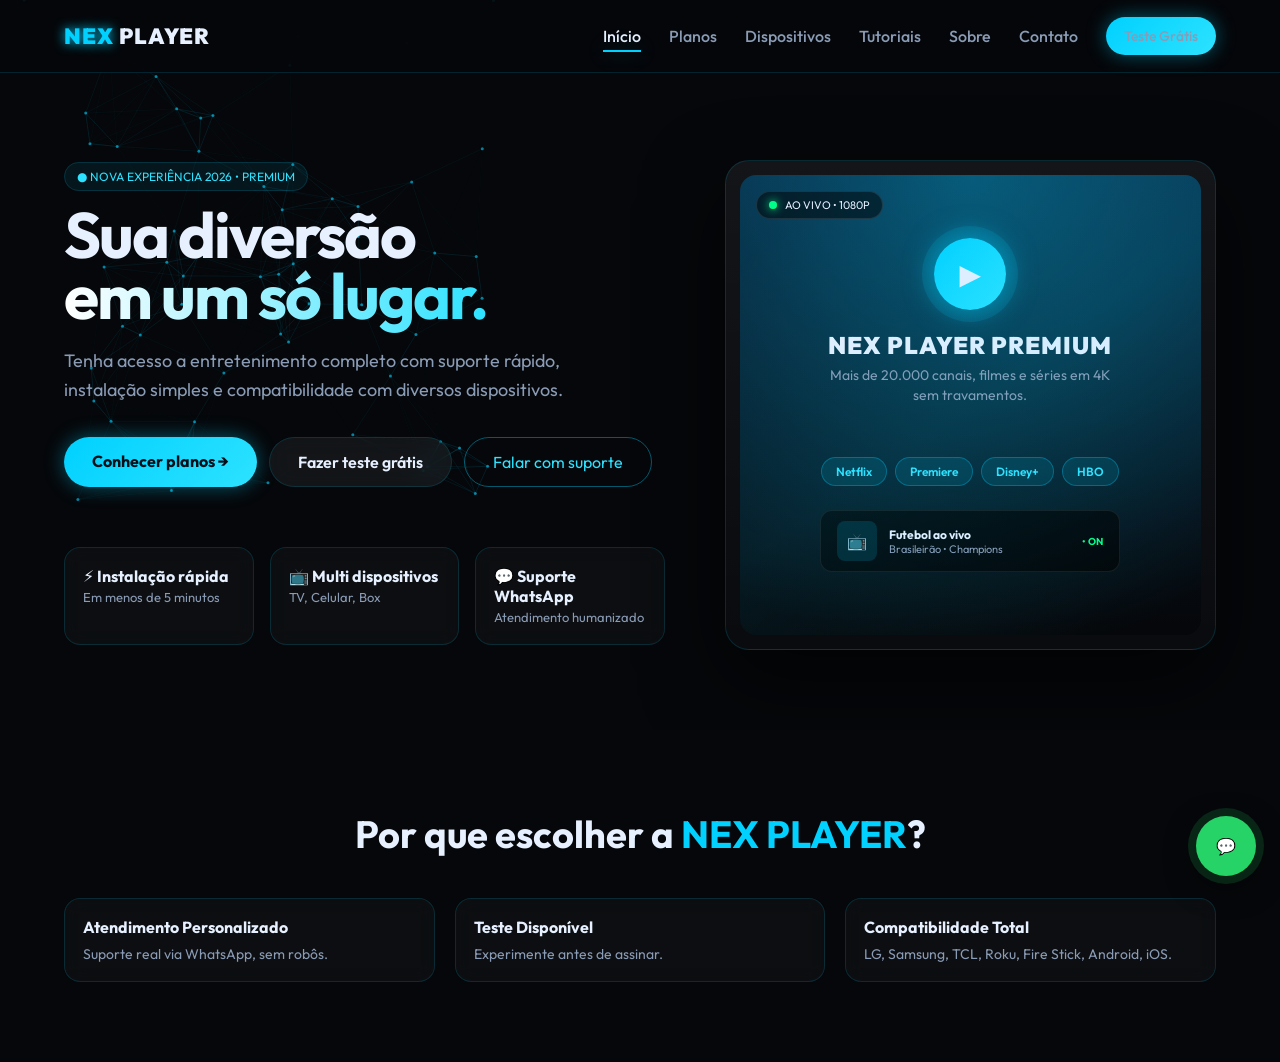
==== index.html @ ff2928c0 "Update index.html" ====
<!DOCTYPE html>
<html lang="pt-BR">
<head>
<meta charset="UTF-8"><meta name="viewport" content="width=device-width,initial-scale=1">
<title>Início | NEX PLAYER - Sua diversão. Sem limites.</title>
<meta name="description" content="NEX PLAYER - Sua diversão sem limites. Entretenimento completo com suporte rápido e instalação simples.">
<link rel="preconnect" href="https://fonts.googleapis.com"><link href="https://fonts.googleapis.com/css2?family=Outfit:wght@400;600;700;900&display=swap" rel="stylesheet">
<link rel="icon" href="data:image/svg+xml,<svg xmlns='http://www.w3.org/2000/svg' viewBox='0 0 100 100'><text y='.9em' font-size='90'>▶</text></svg>">
<link rel="stylesheet" href="css/global.css"><link rel="stylesheet" href="css/index.css">
<style>
.device-screen-premium{
  background: radial-gradient(800px circle at 50% 0%, rgba(0,209,255,0.35), transparent 60%), linear-gradient(180deg,#0A1931 0%, #05070A 100%);
  border-radius:16px;height:460px;display:flex;flex-direction:column;align-items:center;justify-content:center;text-align:center;padding:24px;position:relative;overflow:hidden;
}
.device-screen-premium::before{
  content:'';position:absolute;top:-50%;left:-50%;width:200%;height:200%;background:linear-gradient(120deg, transparent 30%, rgba(0,209,255,0.08) 50%, transparent 70%);transform:rotate(25deg);animation:shine 4s infinite;
}
@keyframes shine{0%{transform:translateX(-100%) rotate(25deg)}100%{transform:translateX(100%) rotate(25deg)}}
.play-pulse{width:72px;height:72px;background:linear-gradient(135deg,#00D1FF,#2DE2FF);border-radius:50%;display:flex;align-items:center;justify-content:center;font-size:28px;box-shadow:0 0 30px rgba(0,209,255,0.6), 0 0 0 12px rgba(0,209,255,0.12);animation:pulsePlay 2s infinite;margin-bottom:20px}
@keyframes pulsePlay{0%{transform:scale(1)}50%{transform:scale(1.05)}100%{transform:scale(1)}}
.tag-mini{background:rgba(0,209,255,0.12);border:1px solid rgba(0,209,255,0.3);padding:6px 14px;border-radius:999px;font-size:12px;color:#2DE2FF;font-weight:600;backdrop-filter:blur(6px)}
.live-dot{width:8px;height:8px;background:#00FF88;border-radius:50%;display:inline-block;box-shadow:0 0 10px #00FF88;animation:blink 1.5s infinite}
@keyframes blink{0%,100%{opacity:1}50%{opacity:0.4}}
</style>
</head>
<body>
<header><div class="container nav">
<a href="index.html" class="logo"><span>NEX</span> PLAYER</a>
<button class="mobile-toggle">☰</button>
<nav class="nav-links">
<a href="index.html" class="active">Início</a>
<a href="planos.html">Planos</a>
<a href="dispositivos.html">Dispositivos</a>
<a href="tutoriais.html">Tutoriais</a>
<a href="sobre.html">Sobre</a>
<a href="contato.html">Contato</a>
<a href="planos.html" class="btn-primary" style="padding:10px 18px;font-size:14px">Teste Grátis</a>
</nav></div></header>

<section class="hero"><canvas id="particles" class="hero-bg" style="width:100%;height:100%"></canvas>
<div class="container hero-grid">
<div>
<span class="badge">● NOVA EXPERIÊNCIA 2026 • PREMIUM</span>
<h1>Sua diversão <br><span>em um só lugar.</span></h1>
<p>Tenha acesso a entretenimento completo com suporte rápido, instalação simples e compatibilidade com diversos dispositivos.</p>
<div style="display:flex;gap:12px;flex-wrap:wrap">
<a href="planos.html" class="btn-primary">Conhecer planos →</a>
<a href="planos.html" class="btn-glass">Fazer teste grátis</a>
<a href="https://wa.me/5535991148346" class="btn-outline">Falar com suporte</a>
</div>
<div class="hero-cards">
<div class="h-card"><strong>⚡ Instalação rápida</strong><br><span style="color:var(--muted);font-size:13px">Em menos de 5 minutos</span></div>
<div class="h-card"><strong>📺 Multi dispositivos</strong><br><span style="color:var(--muted);font-size:13px">TV, Celular, Box</span></div>
<div class="h-card"><strong>💬 Suporte WhatsApp</strong><br><span style="color:var(--muted);font-size:13px">Atendimento humanizado</span></div>
</div>
</div>

<div class="device-mock" style="padding:14px;background:linear-gradient(180deg, rgba(255,255,255,0.06), rgba(255,255,255,0.02));">
  <div class="device-screen-premium">
    <div style="position:absolute;top:16px;left:16px;display:flex;align-items:center;gap:8px;background:rgba(0,0,0,0.5);border:1px solid rgba(255,255,255,0.1);padding:6px 12px;border-radius:999px;font-size:11px;">
      <span class="live-dot"></span> AO VIVO • 1080P
    </div>
    <div class="play-pulse">▶</div>
    <h3 style="font-size:24px;font-weight:900;letter-spacing:1px;">NEX PLAYER PREMIUM</h3>
    <p style="color:#8A9BB5;font-size:14px;margin-top:6px;max-width:280px;line-height:1.4">Mais de 20.000 canais, filmes e séries em 4K sem travamentos.</p>
    <div style="margin-top:20px;display:flex;gap:8px;flex-wrap:wrap;justify-content:center">
      <span class="tag-mini">Netflix</span>
      <span class="tag-mini">Premiere</span>
      <span class="tag-mini">Disney+</span>
      <span class="tag-mini">HBO</span>
    </div>
    <div style="margin-top:24px;background:rgba(0,0,0,0.6);border:1px solid rgba(255,255,255,0.08);border-radius:12px;padding:10px 16px;display:flex;align-items:center;gap:12px;width:90%;max-width:300px">
      <div style="width:40px;height:40px;background:rgba(0,209,255,0.15);border-radius:8px;display:flex;align-items:center;justify-content:center;">📺</div>
      <div style="text-align:left;flex:1"><div style="font-size:12px;font-weight:700">Futebol ao vivo</div><div style="font-size:11px;color:var(--muted)">Brasileirão • Champions</div></div>
      <div style="font-size:10px;color:#00FF88;font-weight:700">• ON</div>
    </div>
  </div>
</div>

</div>
</section>

<section style="padding:80px 0"><div class="container">
<h2 style="text-align:center;font-size:38px">Por que escolher a <span style="color:var(--blue)">NEX PLAYER</span>?</h2>
<div style="display:grid;grid-template-columns:repeat(3,1fr);gap:20px;margin-top:40px" class="faq-grid">
<div class="h-card"><h4>Atendimento Personalizado</h4><p style="color:var(--muted);font-size:14px;margin-top:8px">Suporte real via WhatsApp, sem robôs.</p></div>
<div class="h-card"><h4>Teste Disponível</h4><p style="color:var(--muted);font-size:14px;margin-top:8px">Experimente antes de assinar.</p></div>
<div class="h-card"><h4>Compatibilidade Total</h4><p style="color:var(--muted);font-size:14px;margin-top:8px">LG, Samsung, TCL, Roku, Fire Stick, Android, iOS.</p></div>
</div>
</div></section>

<a class="whatsapp-float" href="https://wa.me/5535991148346" target="_blank" aria-label="WhatsApp">💬</a>
<script src="js/main.js"></script>
<script src="js/formulario.js"></script>
</body></html>
---- css/global.css ----
:root{
  --bg:#05070A;
  --bg2:#080C14;
  --bg3:#0A1931;
  --blue:#00D1FF;
  --blue2:#2DE2FF;
  --blue-dark:#102542;
  --text:#E6F0FF;
  --muted:#8A9BB5;
  --border:rgba(0,209,255,0.15);
  --glow:0 0 20px rgba(0,209,255,0.4);
}
*{margin:0;padding:0;box-sizing:border-box}
body{background:var(--bg);color:var(--text);font-family:'Outfit',system-ui,sans-serif;overflow-x:hidden}
a{text-decoration:none;color:inherit}
.container{max-width:1200px;margin:0 auto;padding:0 24px}
.btn-primary{background:linear-gradient(135deg,var(--blue),var(--blue2));color:#001019;padding:14px 28px;border-radius:999px;font-weight:700;box-shadow:var(--glow);border:none;cursor:pointer;transition:.3s}
.btn-primary:hover{transform:translateY(-2px);box-shadow:0 0 30px rgba(0,209,255,0.7)}
.btn-glass{background:rgba(255,255,255,0.06);backdrop-filter:blur(12px);border:1px solid var(--border);color:var(--text);padding:14px 28px;border-radius:999px;font-weight:600;cursor:pointer}
.btn-outline{border:1px solid rgba(0,209,255,0.4);color:var(--blue2);padding:14px 28px;border-radius:999px;background:transparent;cursor:pointer}
header{position:fixed;top:0;width:100%;z-index:100;background:rgba(5,7,10,0.8);backdrop-filter:blur(20px);border-bottom:1px solid var(--border)}
.nav{display:flex;justify-content:space-between;align-items:center;height:72px}
.logo{font-weight:900;font-size:22px;letter-spacing:1px}
.logo span{color:var(--blue);text-shadow:0 0 12px var(--blue)}
.nav-links{display:flex;gap:28px;align-items:center}
.nav-links a{color:var(--muted);font-weight:500;transition:.2s;position:relative}
.nav-links a.active,.nav-links a:hover{color:var(--text)}
.nav-links a.active::after{content:'';position:absolute;bottom:-6px;left:0;width:100%;height:2px;background:var(--blue);box-shadow:var(--glow)}
.badge{border:1px solid var(--border);background:rgba(0,209,255,0.08);padding:6px 12px;border-radius:999px;font-size:12px;color:var(--blue2)}
.whatsapp-float{position:fixed;bottom:24px;right:24px;width:60px;height:60px;background:#25D366;border-radius:50%;display:flex;align-items:center;justify-content:center;box-shadow:0 0 0 8px rgba(37,211,102,0.15),0 10px 30px rgba(0,0,0,0.5);z-index:90;animation:pulse 2s infinite;cursor:pointer}
@keyframes pulse{0%{box-shadow:0 0 0 0 rgba(37,211,102,0.5)}70%{box-shadow:0 0 0 15px rgba(37,211,102,0)}100%{box-shadow:0 0 0 0 rgba(37,211,102,0)}}
.mobile-toggle{display:none;background:none;border:none;color:var(--text);font-size:24px}
@media(max-width:900px){.nav-links{position:fixed;top:72px;right:-100%;width:80%;height:calc(100vh - 72px);background:rgba(8,12,20,0.98);backdrop-filter:blur(24px);flex-direction:column;align-items:flex-start;padding:32px;transition:.4s;border-left:1px solid var(--border)}.nav-links.open{right:0}.mobile-toggle{display:block}}
---- css/index.css ----
.hero{padding:160px 0 80px;position:relative;overflow:hidden}
.hero-bg{position:absolute;inset:0;z-index:-1}
.hero-grid{display:grid;grid-template-columns:1.1fr 0.9fr;gap:60px;align-items:center}
.hero h1{font-size:64px;line-height:0.95;letter-spacing:-2px;margin:20px 0}
.hero h1 span{background:linear-gradient(90deg,#fff,var(--blue2));-webkit-background-clip:text;-webkit-text-fill-color:transparent}
.hero p{color:var(--muted);font-size:18px;line-height:1.6;max-width:520px;margin:20px 0 32px}
.hero-cards{display:grid;grid-template-columns:repeat(3,1fr);gap:16px;margin-top:60px}
.h-card{background:rgba(255,255,255,0.03);border:1px solid var(--border);border-radius:16px;padding:18px;backdrop-filter:blur(10px);transition:.3s}
.h-card:hover{transform:translateY(-4px);border-color:rgba(0,209,255,0.4)}
@media(max-width:900px){.hero-grid{grid-template-columns:1fr}.hero h1{font-size:42px}.hero-cards{grid-template-columns:1fr}}
.device-mock{position:relative;background:radial-gradient(600px circle at 50% 0%, rgba(0,209,255,0.15), transparent);border:1px solid var(--border);border-radius:24px;padding:12px;box-shadow:0 30px 80px rgba(0,0,0,0.6)}
.device-screen{background:linear-gradient(180deg,#0A1931,#05070A);border-radius:16px;height:420px;display:flex;align-items:center;justify-content:center;overflow:hidden;position:relative}
.device-screen::after{content:'NEX PLAYER';font-weight:900;font-size:48px;letter-spacing:8px;color:rgba(0,209,255,0.08)}
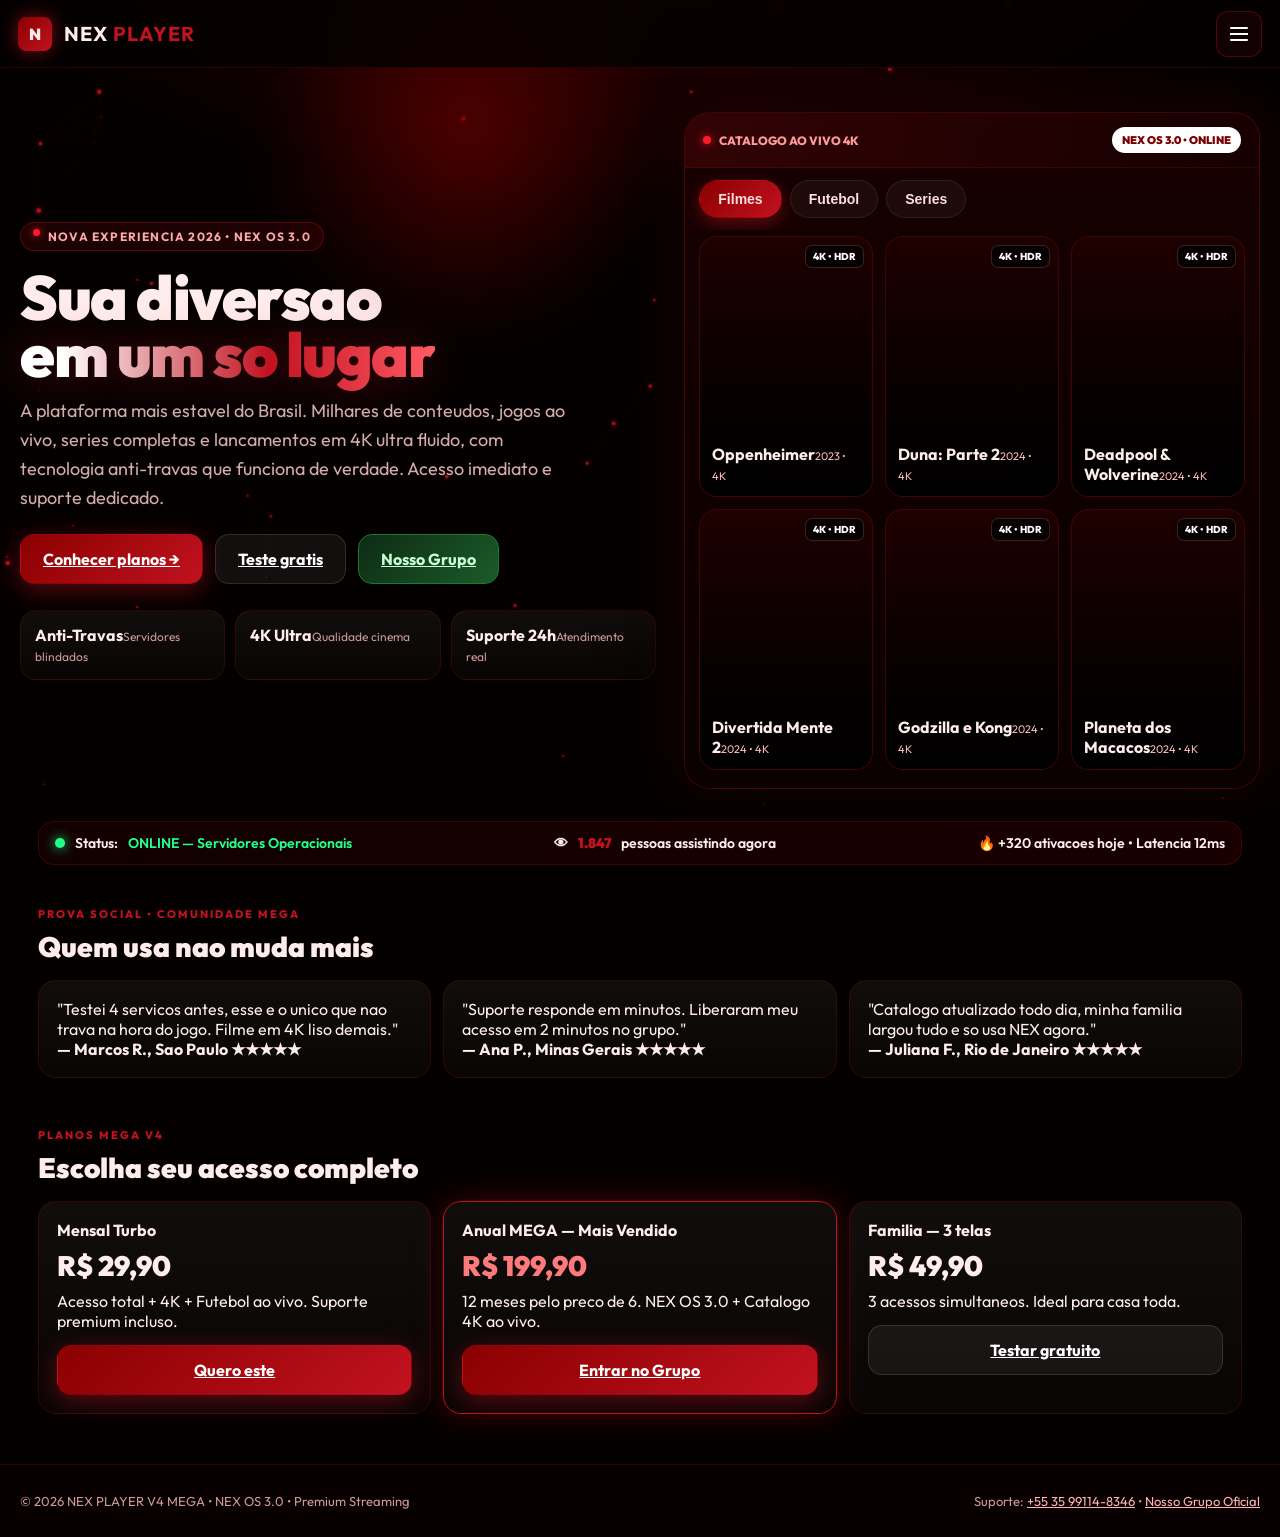
==== commit 27e707ae: "Add files via upload" ====
--- a/index.html
+++ b/index.html
@@ -1,95 +1,77 @@
 <!DOCTYPE html>
 <html lang="pt-BR">
 <head>
-<meta charset="UTF-8"><meta name="viewport" content="width=device-width,initial-scale=1">
-<title>Início | NEX PLAYER - Sua diversão. Sem limites.</title>
-<meta name="description" content="NEX PLAYER - Sua diversão sem limites. Entretenimento completo com suporte rápido e instalação simples.">
-<link rel="preconnect" href="https://fonts.googleapis.com"><link href="https://fonts.googleapis.com/css2?family=Outfit:wght@400;600;700;900&display=swap" rel="stylesheet">
-<link rel="icon" href="data:image/svg+xml,<svg xmlns='http://www.w3.org/2000/svg' viewBox='0 0 100 100'><text y='.9em' font-size='90'>▶</text></svg>">
-<link rel="stylesheet" href="css/global.css"><link rel="stylesheet" href="css/index.css">
+<meta charset="UTF-8">
+<meta name="viewport" content="width=device-width, initial-scale=1.0">
+<title>NEX PLAYER V4 MEGA — Sua diversão em um só lugar</title>
+<link href="https://fonts.googleapis.com/css2?family=Outfit:wght@300;400;500;600;700;800;900&display=swap" rel="stylesheet">
 <style>
-.device-screen-premium{
-  background: radial-gradient(800px circle at 50% 0%, rgba(0,209,255,0.35), transparent 60%), linear-gradient(180deg,#0A1931 0%, #05070A 100%);
-  border-radius:16px;height:460px;display:flex;flex-direction:column;align-items:center;justify-content:center;text-align:center;padding:24px;position:relative;overflow:hidden;
-}
-.device-screen-premium::before{
-  content:'';position:absolute;top:-50%;left:-50%;width:200%;height:200%;background:linear-gradient(120deg, transparent 30%, rgba(0,209,255,0.08) 50%, transparent 70%);transform:rotate(25deg);animation:shine 4s infinite;
-}
-@keyframes shine{0%{transform:translateX(-100%) rotate(25deg)}100%{transform:translateX(100%) rotate(25deg)}}
-.play-pulse{width:72px;height:72px;background:linear-gradient(135deg,#00D1FF,#2DE2FF);border-radius:50%;display:flex;align-items:center;justify-content:center;font-size:28px;box-shadow:0 0 30px rgba(0,209,255,0.6), 0 0 0 12px rgba(0,209,255,0.12);animation:pulsePlay 2s infinite;margin-bottom:20px}
-@keyframes pulsePlay{0%{transform:scale(1)}50%{transform:scale(1.05)}100%{transform:scale(1)}}
-.tag-mini{background:rgba(0,209,255,0.12);border:1px solid rgba(0,209,255,0.3);padding:6px 14px;border-radius:999px;font-size:12px;color:#2DE2FF;font-weight:600;backdrop-filter:blur(6px)}
-.live-dot{width:8px;height:8px;background:#00FF88;border-radius:50%;display:inline-block;box-shadow:0 0 10px #00FF88;animation:blink 1.5s infinite}
-@keyframes blink{0%,100%{opacity:1}50%{opacity:0.4}}
+:root{--bg:#050000;--red1:#8B0000;--red2:#C1121F;--red3:#ff1a2a;--text:#ffecec;--green:#22ff88}
+*{margin:0;padding:0;box-sizing:border-box}html{scroll-behavior:smooth}
+body{background:radial-gradient(1200px 600px at 50% -10%, #3a0000 0%, #050000 60%),#050000;color:var(--text);font-family:'Outfit',sans-serif;overflow-x:hidden}
+.header{position:fixed;top:0;left:0;right:0;z-index:1000;height:68px;display:flex;align-items:center;justify-content:space-between;padding:0 18px;background:rgba(5,0,0,0.85);backdrop-filter:blur(18px);border-bottom:1px solid rgba(193,18,31,0.18)}
+.logo{display:flex;align-items:center;gap:12px;font-weight:900;letter-spacing:1px}
+.logo-mark{width:34px;height:34px;border-radius:8px;background:linear-gradient(135deg,var(--red1),var(--red2));box-shadow:0 0 18px rgba(193,18,31,0.6);display:grid;place-items:center}
+.logo b{font-size:20px}.logo span{color:var(--red2)}
+.hamburger{width:46px;height:46px;border-radius:12px;border:1px solid rgba(193,18,31,0.35);background:rgba(193,18,31,0.08);display:grid;place-items:center;cursor:pointer}
+.hamburger span{width:18px;height:2px;background:#fff;display:block;position:relative}.hamburger span:before,.hamburger span:after{content:"";position:absolute;left:0;width:18px;height:2px;background:#fff;border-radius:2px}.hamburger span:before{top:-6px}.hamburger span:after{top:6px}
+.side-overlay{position:fixed;inset:0;background:rgba(0,0,0,0.65);backdrop-filter:blur(4px);z-index:1090;opacity:0;pointer-events:none;transition:.35s}.side-overlay.open{opacity:1;pointer-events:auto}
+.side-menu{position:fixed;top:0;right:0;width:340px;max-width:86vw;height:100dvh;z-index:1100;background:linear-gradient(180deg,#1a0000,#070000);border-left:1px solid rgba(193,18,31,0.25);transform:translateX(102%);transition:transform .45s cubic-bezier(.19,1,.22,1);display:flex;flex-direction:column;padding:22px}.side-menu.open{transform:translateX(0)}
+.side-head{display:flex;justify-content:space-between;align-items:center;margin-bottom:26px}.close-btn{width:40px;height:40px;border-radius:10px;border:1px solid #331010;background:#160000;display:grid;place-items:center;cursor:pointer}
+.side-links{display:flex;flex-direction:column;gap:4px}.side-links a{padding:14px 14px;border-radius:12px;display:flex;justify-content:space-between;background:rgba(255,255,255,0.02);border:1px solid rgba(255,255,255,0.03);color:#ffdede;font-weight:500}
+.side-cta{margin-top:auto;display:flex;flex-direction:column;gap:12px;padding-top:22px;border-top:1px solid rgba(193,18,31,0.2)}
+.btn{display:inline-flex;align-items:center;justify-content:center;gap:8px;padding:14px 22px;border-radius:14px;font-weight:700;border:1px solid transparent;cursor:pointer;transition:.25s;white-space:nowrap}
+.btn-primary{background:linear-gradient(135deg,var(--red1),var(--red2));color:#fff;box-shadow:0 6px 24px rgba(193,18,31,0.45)}.btn-ghost{background:rgba(255,255,255,0.06);border-color:rgba(255,255,255,0.12);color:#fff}.btn-whats{background:linear-gradient(135deg,#0e2a14,#1a5c29);border-color:#1a7a2f;color:#c8ffd5}
+.hero{position:relative;padding:112px 18px 32px;overflow:hidden;isolation:isolate}#particles{position:absolute;inset:0;z-index:-1}
+.hero-inner{max-width:1240px;margin:0 auto;display:grid;gap:28px}@media(min-width:980px){.hero-inner{grid-template-columns:1.05fr .95fr;align-items:center}}
+.badge{display:inline-flex;gap:8px;padding:6px 12px;border-radius:999px;background:rgba(193,18,31,0.12);border:1px solid rgba(193,18,31,0.35);color:#ffaaaa;font-size:12px;letter-spacing:1.2px;font-weight:700}.badge i{width:7px;height:7px;border-radius:50%;background:var(--red3);box-shadow:0 0 10px var(--red3);display:inline-block;animation:pulse 1.8s infinite}
+@keyframes pulse{0%{transform:scale(1)}50%{transform:scale(1.3)}100%{transform:scale(1)}}
+.h1{font-size:clamp(34px,6vw,62px);line-height:.92;font-weight:900;letter-spacing:-1.5px;margin:18px 0 14px}.h1 span{background:linear-gradient(90deg,#fff 10%,var(--red2) 60%,#ff5a64 100%);-webkit-background-clip:text;background-clip:text;color:transparent;filter:drop-shadow(0 0 22px rgba(193,18,31,0.35))}
+.hero-p{color:#e9bfbf;font-size:clamp(15px,2.2vw,18px);line-height:1.6;max-width:560px;opacity:.9}
+.hero-actions{display:flex;flex-wrap:wrap;gap:12px;margin-top:22px}.h-cards{display:flex;gap:10px;margin-top:26px;flex-wrap:wrap}.h-card{flex:1 1 110px;min-width:110px;background:linear-gradient(180deg,rgba(255,255,255,0.05),rgba(255,255,255,0.02));border:1px solid rgba(193,18,31,0.18);border-radius:16px;padding:14px}
+.status-bar{max-width:1240px;margin:0 auto 18px;padding:0 18px}.status-inner{display:flex;flex-wrap:wrap;gap:14px;justify-content:space-between;background:linear-gradient(90deg,rgba(20,0,0,0.9),rgba(40,0,0,0.6));border:1px solid rgba(193,18,31,0.22);border-radius:16px;padding:12px 16px}
+.stat{display:flex;align-items:center;gap:10px;font-weight:600;font-size:14px}.dot-live{width:10px;height:10px;border-radius:50%;background:var(--green);box-shadow:0 0 12px var(--green)}.live-dot{width:8px;height:8px;border-radius:50%;background:var(--red3);box-shadow:0 0 10px var(--red3);animation:pulse 1.4s infinite}
+.device{border-radius:26px;overflow:hidden;background:linear-gradient(180deg,#170000,#0a0000);border:1px solid rgba(193,18,31,0.28);box-shadow:0 20px 80px rgba(0,0,0,0.7),0 0 60px rgba(193,18,31,0.18)}
+.device-head{display:flex;flex-wrap:wrap;gap:12px;justify-content:space-between;padding:14px 18px;border-bottom:1px solid rgba(193,18,31,0.18);background:linear-gradient(90deg,rgba(193,18,31,0.16),transparent)}
+.live-pill{display:flex;align-items:center;gap:8px;font-weight:800;font-size:12px;color:#ff9a9a}.os-badge{padding:6px 10px;border-radius:999px;background:#fff;color:#7a0000;font-weight:900;font-size:11px}
+.tabs{display:flex;gap:8px;padding:12px 14px;overflow:auto}.tab{padding:10px 18px;border-radius:999px;border:1px solid rgba(255,255,255,0.08);background:rgba(255,255,255,0.04);color:#ffdede;font-weight:700;font-size:14px;cursor:pointer;white-space:nowrap}.tab.active{background:linear-gradient(135deg,var(--red1),var(--red2));border-color:transparent;box-shadow:0 6px 18px rgba(193,18,31,0.45)}
+.panels{padding:6px 14px 18px}.panel{display:none}.panel.active{display:block}
+.grid-films{display:grid;grid-template-columns:repeat(2,1fr);gap:12px}@media(min-width:700px){.grid-films{grid-template-columns:repeat(3,1fr)}}
+.card-film{position:relative;border-radius:18px;overflow:hidden;aspect-ratio:2/3;background:#1a0000;border:1px solid rgba(193,18,31,0.22);cursor:pointer}.card-film .bg{position:absolute;inset:0;background-size:cover;background-position:center}.card-film::after{content:"";position:absolute;inset:0;background:linear-gradient(180deg,rgba(0,0,0,0.05) 10%,rgba(0,0,0,0.92) 100%)}.card-film .meta{position:absolute;left:0;right:0;bottom:0;padding:12px;z-index:2}.quality{position:absolute;top:8px;right:8px;z-index:4;background:rgba(0,0,0,0.7);border:1px solid rgba(255,255,255,0.15);color:#fff;font-size:10px;font-weight:800;padding:4px 7px;border-radius:7px}
+.card-film .hover-cta{position:absolute;inset:0;z-index:3;display:grid;place-items:center;background:rgba(70,0,0,0.55);backdrop-filter:blur(6px);opacity:0;transition:.28s}.card-film:hover .hover-cta{opacity:1}.btn-watch{padding:12px 16px;border-radius:12px;background:linear-gradient(135deg,var(--red1),var(--red2));color:#fff;font-weight:800;border:none;cursor:pointer}
+.match{display:flex;flex-direction:column;gap:10px;background:linear-gradient(180deg,#1e0000,#120000);border:1px solid rgba(193,18,31,0.22);border-radius:16px;padding:14px;margin-bottom:10px}.live-tag{font-size:10px;font-weight:900;background:var(--red2);color:#fff;padding:4px 8px;border-radius:999px}.teams{display:flex;justify-content:space-between;font-weight:800}
+.social-proof{max-width:1240px;margin:0 auto;padding:24px 18px 40px}.sp-grid{display:grid;gap:12px}@media(min-width:780px){.sp-grid{grid-template-columns:repeat(3,1fr)}}.sp-card{background:linear-gradient(180deg,rgba(255,255,255,0.05),rgba(255,255,255,0.02));border:1px solid rgba(193,18,31,0.18);border-radius:18px;padding:18px}.section-label{color:var(--red2);font-weight:800;letter-spacing:2px;font-size:11px;margin-bottom:8px}.section-h2{font-size:28px;font-weight:900;margin-bottom:16px}
+footer{border-top:1px solid rgba(193,18,31,0.18);padding:28px 18px;background:#080000}.foot{max-width:1240px;margin:0 auto;display:flex;flex-wrap:wrap;gap:16px;justify-content:space-between;color:#c99;font-size:13px}
+.glow{position:absolute;width:420px;height:420px;border-radius:50%;background:radial-gradient(circle,#7a0000 0%,transparent 70%);filter:blur(20px);opacity:.6;pointer-events:none}
 </style>
 </head>
 <body>
-<header><div class="container nav">
-<a href="index.html" class="logo"><span>NEX</span> PLAYER</a>
-<button class="mobile-toggle">☰</button>
-<nav class="nav-links">
-<a href="index.html" class="active">Início</a>
-<a href="planos.html">Planos</a>
-<a href="dispositivos.html">Dispositivos</a>
-<a href="tutoriais.html">Tutoriais</a>
-<a href="sobre.html">Sobre</a>
-<a href="contato.html">Contato</a>
-<a href="planos.html" class="btn-primary" style="padding:10px 18px;font-size:14px">Teste Grátis</a>
-</nav></div></header>
-
-<section class="hero"><canvas id="particles" class="hero-bg" style="width:100%;height:100%"></canvas>
-<div class="container hero-grid">
-<div>
-<span class="badge">● NOVA EXPERIÊNCIA 2026 • PREMIUM</span>
-<h1>Sua diversão <br><span>em um só lugar.</span></h1>
-<p>Tenha acesso a entretenimento completo com suporte rápido, instalação simples e compatibilidade com diversos dispositivos.</p>
-<div style="display:flex;gap:12px;flex-wrap:wrap">
-<a href="planos.html" class="btn-primary">Conhecer planos →</a>
-<a href="planos.html" class="btn-glass">Fazer teste grátis</a>
-<a href="https://wa.me/5535991148346" class="btn-outline">Falar com suporte</a>
-</div>
-<div class="hero-cards">
-<div class="h-card"><strong>⚡ Instalação rápida</strong><br><span style="color:var(--muted);font-size:13px">Em menos de 5 minutos</span></div>
-<div class="h-card"><strong>📺 Multi dispositivos</strong><br><span style="color:var(--muted);font-size:13px">TV, Celular, Box</span></div>
-<div class="h-card"><strong>💬 Suporte WhatsApp</strong><br><span style="color:var(--muted);font-size:13px">Atendimento humanizado</span></div>
-</div>
-</div>
-
-<div class="device-mock" style="padding:14px;background:linear-gradient(180deg, rgba(255,255,255,0.06), rgba(255,255,255,0.02));">
-  <div class="device-screen-premium">
-    <div style="position:absolute;top:16px;left:16px;display:flex;align-items:center;gap:8px;background:rgba(0,0,0,0.5);border:1px solid rgba(255,255,255,0.1);padding:6px 12px;border-radius:999px;font-size:11px;">
-      <span class="live-dot"></span> AO VIVO • 1080P
-    </div>
-    <div class="play-pulse">▶</div>
-    <h3 style="font-size:24px;font-weight:900;letter-spacing:1px;">NEX PLAYER PREMIUM</h3>
-    <p style="color:#8A9BB5;font-size:14px;margin-top:6px;max-width:280px;line-height:1.4">Mais de 20.000 canais, filmes e séries em 4K sem travamentos.</p>
-    <div style="margin-top:20px;display:flex;gap:8px;flex-wrap:wrap;justify-content:center">
-      <span class="tag-mini">Netflix</span>
-      <span class="tag-mini">Premiere</span>
-      <span class="tag-mini">Disney+</span>
-      <span class="tag-mini">HBO</span>
-    </div>
-    <div style="margin-top:24px;background:rgba(0,0,0,0.6);border:1px solid rgba(255,255,255,0.08);border-radius:12px;padding:10px 16px;display:flex;align-items:center;gap:12px;width:90%;max-width:300px">
-      <div style="width:40px;height:40px;background:rgba(0,209,255,0.15);border-radius:8px;display:flex;align-items:center;justify-content:center;">📺</div>
-      <div style="text-align:left;flex:1"><div style="font-size:12px;font-weight:700">Futebol ao vivo</div><div style="font-size:11px;color:var(--muted)">Brasileirão • Champions</div></div>
-      <div style="font-size:10px;color:#00FF88;font-weight:700">• ON</div>
-    </div>
-  </div>
-</div>
-
-</div>
-</section>
-
-<section style="padding:80px 0"><div class="container">
-<h2 style="text-align:center;font-size:38px">Por que escolher a <span style="color:var(--blue)">NEX PLAYER</span>?</h2>
-<div style="display:grid;grid-template-columns:repeat(3,1fr);gap:20px;margin-top:40px" class="faq-grid">
-<div class="h-card"><h4>Atendimento Personalizado</h4><p style="color:var(--muted);font-size:14px;margin-top:8px">Suporte real via WhatsApp, sem robôs.</p></div>
-<div class="h-card"><h4>Teste Disponível</h4><p style="color:var(--muted);font-size:14px;margin-top:8px">Experimente antes de assinar.</p></div>
-<div class="h-card"><h4>Compatibilidade Total</h4><p style="color:var(--muted);font-size:14px;margin-top:8px">LG, Samsung, TCL, Roku, Fire Stick, Android, iOS.</p></div>
-</div>
-</div></section>
-
-<a class="whatsapp-float" href="https://wa.me/5535991148346" target="_blank" aria-label="WhatsApp">💬</a>
-<script src="js/main.js"></script>
-<script src="js/formulario.js"></script>
-</body></html>
+<header class="header"><div class="logo"><div class="logo-mark">N</div><b>NEX <span>PLAYER</span></b></div><div class="hamburger" id="hamburger"><span></span></div></header>
+<div class="side-overlay" id="overlay"></div>
+<aside class="side-menu" id="sideMenu"><div class="side-head"><b style="color:#ffb3b3;letter-spacing:1.5px">MENU MEGA V4</b><div class="close-btn" id="closeMenu">X</div></div><nav class="side-links"><a href="#inicio">Inicio <span>></span></a><a href="#teste">Teste Gratis <span>></span></a><a href="#planos">Planos <span>></span></a><a href="#aparelhos">Aparelhos <span>></span></a><a href="#tutoriais">Tutoriais <span>></span></a><a href="#missoes">Missoes <span>></span></a><a href="#contato">Contato <span>></span></a></nav><div class="side-cta"><a class="btn btn-primary" href="https://wa.me/5535991148346" target="_blank">Teste Gratis — Liberar Agora</a><a class="btn btn-whats" href="https://chat.whatsapp.com/EGGDGtcvvYp40EY1rYvP28?s=cl&p=a&ilr=4" target="_blank">Nosso Grupo</a></div></aside>
+<section class="hero" id="inicio"><canvas id="particles"></canvas><div class="glow" style="top:-80px;left:20%"></div><div class="hero-inner"><div><div class="badge"><i></i> NOVA EXPERIENCIA 2026 • NEX OS 3.0</div><h1 class="h1">Sua diversao<br><span>em um so lugar</span></h1><p class="hero-p">A plataforma mais estavel do Brasil. Milhares de conteudos, jogos ao vivo, series completas e lancamentos em 4K ultra fluido, com tecnologia anti-travas que funciona de verdade. Acesso imediato e suporte dedicado.</p><div class="hero-actions"><a href="#planos" class="btn btn-primary">Conhecer planos →</a><a href="https://wa.me/5535991148346" target="_blank" class="btn btn-ghost">Teste gratis</a><a href="https://chat.whatsapp.com/EGGDGtcvvYp40EY1rYvP28?s=cl&p=a&ilr=4" target="_blank" class="btn btn-whats">Nosso Grupo</a></div><div class="h-cards"><div class="h-card"><b>Anti-Travas</b><span style="font-size:12px;color:#c99">Servidores blindados</span></div><div class="h-card"><b>4K Ultra</b><span style="font-size:12px;color:#c99">Qualidade cinema</span></div><div class="h-card"><b>Suporte 24h</b><span style="font-size:12px;color:#c99">Atendimento real</span></div></div></div><div><div class="device"><div class="device-head"><div class="live-pill"><span class="live-dot"></span> CATALOGO AO VIVO 4K</div><div class="os-badge">NEX OS 3.0 • ONLINE</div></div><div class="tabs"><button class="tab active" data-tab="filmes">Filmes</button><button class="tab" data-tab="futebol">Futebol</button><button class="tab" data-tab="series">Series</button></div><div class="panels"><div class="panel active" id="panel-filmes"><div class="grid-films" id="gridFilmes"></div></div><div class="panel" id="panel-futebol"><div id="gridFutebol"></div></div><div class="panel" id="panel-series"><div class="grid-films" id="gridSeries"></div></div></div></div></div></div></section>
+<div class="status-bar"><div class="status-inner"><div class="stat"><span class="dot-live"></span> Status: <span style="color:var(--green)">ONLINE — Servidores Operacionais</span></div><div class="stat">👁 <span id="watching" style="color:var(--red2);font-weight:900">1.847</span> pessoas assistindo agora</div><div class="stat">🔥 +320 ativacoes hoje • Latencia 12ms</div></div></div>
+<section class="social-proof" id="teste"><div class="section-label">PROVA SOCIAL • COMUNIDADE MEGA</div><h2 class="section-h2">Quem usa nao muda mais</h2><div class="sp-grid"><div class="sp-card"><p>"Testei 4 servicos antes, esse e o unico que nao trava na hora do jogo. Filme em 4K liso demais."</p><b>— Marcos R., Sao Paulo ★★★★★</b></div><div class="sp-card"><p>"Suporte responde em minutos. Liberaram meu acesso em 2 minutos no grupo."</p><b>— Ana P., Minas Gerais ★★★★★</b></div><div class="sp-card"><p>"Catalogo atualizado todo dia, minha familia largou tudo e so usa NEX agora."</p><b>— Juliana F., Rio de Janeiro ★★★★★</b></div></div></section>
+<section id="planos" style="max-width:1240px;margin:0 auto;padding:10px 18px 50px"><div class="section-label">PLANOS MEGA V4</div><h2 class="section-h2">Escolha seu acesso completo</h2><div class="sp-grid"><div class="sp-card"><b>Mensal Turbo</b><p style="font-size:28px;font-weight:900;margin:8px 0">R$ 29,90</p><p>Acesso total + 4K + Futebol ao vivo. Suporte premium incluso.</p><a class="btn btn-primary" style="margin-top:14px;width:100%" href="https://wa.me/5535991148346" target="_blank">Quero este</a></div><div class="sp-card" style="border-color:var(--red2);box-shadow:0 0 30px rgba(193,18,31,0.3)"><b>Anual MEGA — Mais Vendido</b><p style="font-size:28px;font-weight:900;margin:8px 0;color:#ff7a7a">R$ 199,90</p><p>12 meses pelo preco de 6. NEX OS 3.0 + Catalogo 4K ao vivo.</p><a class="btn btn-primary" style="margin-top:14px;width:100%" href="https://chat.whatsapp.com/EGGDGtcvvYp40EY1rYvP28?s=cl&p=a&ilr=4" target="_blank">Entrar no Grupo</a></div><div class="sp-card"><b>Familia — 3 telas</b><p style="font-size:28px;font-weight:900;margin:8px 0">R$ 49,90</p><p>3 acessos simultaneos. Ideal para casa toda.</p><a class="btn btn-ghost" style="margin-top:14px;width:100%" href="https://wa.me/5535991148346" target="_blank">Testar gratuito</a></div></div></section>
+<footer id="contato"><div class="foot"><span>© 2026 NEX PLAYER V4 MEGA • NEX OS 3.0 • Premium Streaming</span><span>Suporte: <a href="https://wa.me/5535991148346" target="_blank" style="color:#ffb3b3">+55 35 99114-8346</a> • <a href="https://chat.whatsapp.com/EGGDGtcvvYp40EY1rYvP28?s=cl&p=a&ilr=4" target="_blank" style="color:#ffb3b3">Nosso Grupo Oficial</a></span></div></footer>
+<script>
+const menu=document.getElementById('sideMenu'), over=document.getElementById('overlay');
+function openM(){menu.classList.add('open');over.classList.add('open')}
+function closeM(){menu.classList.remove('open');over.classList.remove('open')}
+document.getElementById('hamburger').onclick=openM;document.getElementById('closeMenu').onclick=closeM;over.onclick=closeM;
+const c=document.getElementById('particles'), ctx=c.getContext('2d');
+function initP(){const pr=c.parentElement,W=pr.offsetWidth,H=pr.offsetHeight;c.width=W*2;c.height=H*2;c.style.width=W+'px';c.style.height=H+'px';ctx.setTransform(2,0,0,2,0,0);const pts=Array.from({length:55},()=>({x:Math.random()*W,y:Math.random()*H,r:Math.random()*2+0.4,vx:(Math.random()-0.5)*0.5,vy:(Math.random()-0.5)*0.5}));(function draw(){ctx.clearRect(0,0,W,H);pts.forEach(p=>{p.x+=p.vx;p.y+=p.vy;if(p.x<0||p.x>W)p.vx*=-1;if(p.y<0||p.y>H)p.vy*=-1;ctx.beginPath();ctx.arc(p.x,p.y,p.r,0,6.28);ctx.fillStyle='rgba(193,18,31,'+(0.4+p.r*0.2)+')';ctx.shadowBlur=8;ctx.shadowColor='#C1121F';ctx.fill();ctx.shadowBlur=0});for(let i=0;i<pts.length;i++)for(let j=i+1;j<pts.length;j++){const dx=pts[i].x-pts[j].x,dy=pts[i].y-pts[j].y,d=Math.hypot(dx,dy);if(d<130){ctx.strokeStyle='rgba(139,0,0,'+(0.12*(1-d/130))+')';ctx.beginPath();ctx.moveTo(pts[i].x,pts[i].y);ctx.lineTo(pts[j].x,pts[j].y);ctx.stroke();}}requestAnimationFrame(draw)})()}
+initP();window.addEventListener('resize',initP);
+document.querySelectorAll('.tab').forEach(b=>b.addEventListener('click',()=>{document.querySelectorAll('.tab').forEach(x=>x.classList.remove('active'));b.classList.add('active');document.querySelectorAll('.panel').forEach(p=>p.classList.remove('active'));document.getElementById('panel-'+b.dataset.tab).classList.add('active')}));
+const wg="https://chat.whatsapp.com/EGGDGtcvvYp40EY1rYvP28?s=cl&p=a&ilr=4";
+const films=[{t:"Oppenheimer",y:"2023 • 4K",img:"https://picsum.photos/seed/oppen/400/600"},{t:"Duna: Parte 2",y:"2024 • 4K",img:"https://picsum.photos/seed/dune2/400/600"},{t:"Deadpool & Wolverine",y:"2024 • 4K",img:"https://picsum.photos/seed/dp/400/600"},{t:"Divertida Mente 2",y:"2024 • 4K",img:"https://picsum.photos/seed/div/400/600"},{t:"Godzilla e Kong",y:"2024 • 4K",img:"https://picsum.photos/seed/godz/400/600"},{t:"Planeta dos Macacos",y:"2024 • 4K",img:"https://picsum.photos/seed/mac/400/600"}];
+const series=[{t:"House of the Dragon",y:"T2 • 4K",img:"https://picsum.photos/seed/hotd/400/600"},{t:"The Boys",y:"T4 • 4K",img:"https://picsum.photos/seed/boys/400/600"},{t:"The Last of Us",y:"T1 • 4K",img:"https://picsum.photos/seed/tlou/400/600"},{t:"Stranger Things",y:"T4 • 4K",img:"https://picsum.photos/seed/str/400/600"},{t:"Bridgerton",y:"T3 • 4K",img:"https://picsum.photos/seed/brid/400/600"},{t:"One Piece",y:"Live • 4K",img:"https://picsum.photos/seed/one/400/600"}];
+function rg(el,data){el.innerHTML=data.map(f=>`<div class="card-film"><div class="bg" style="background-image:linear-gradient(180deg,rgba(80,0,0,0.1),rgba(0,0,0,0.7)),url(${f.img})"></div><div class="quality">4K • HDR</div><div class="meta"><b>${f.t}</b><span style="font-size:11px;color:#ffbdbd">${f.y}</span></div><div class="hover-cta"><button class="btn-watch">▶ Quero Assistir</button></div></div>`).join('');el.querySelectorAll('.card-film').forEach(x=>x.onclick=()=>window.open(wg,'_blank'))}
+rg(document.getElementById('gridFilmes'),films);rg(document.getElementById('gridSeries'),series);
+const jogos=[{a:"Flamengo",b:"Palmeiras",c:"Brasileirao • 21:45",p:"1 - 1"},{a:"Real Madrid",b:"Barcelona",c:"La Liga • AO VIVO",p:"2 - 0"},{a:"Man City",b:"Arsenal",c:"Premier League • 16:00",p:"0 - 0"}];
+document.getElementById('gridFutebol').innerHTML=jogos.map(j=>`<div class="match"><div style="display:flex;justify-content:space-between"><span style="font-size:12px;opacity:.7">${j.c}</span><span class="live-tag">● AO VIVO</span></div><div class="teams"><span>${j.a}</span><span style="opacity:.5">${j.p}</span><span>${j.b}</span></div><button class="btn btn-primary" style="padding:10px">Assistir agora em 4K</button></div>`).join('');
+document.querySelectorAll('#gridFutebol button').forEach(b=>b.onclick=()=>window.open(wg,'_blank'));
+let w=1847;setInterval(()=>{w+=Math.floor(Math.random()*5)-1;if(w<1800)w=1802;document.getElementById('watching').textContent=w.toLocaleString('pt-BR')},2200);
+</script>
+</body>
+</html>
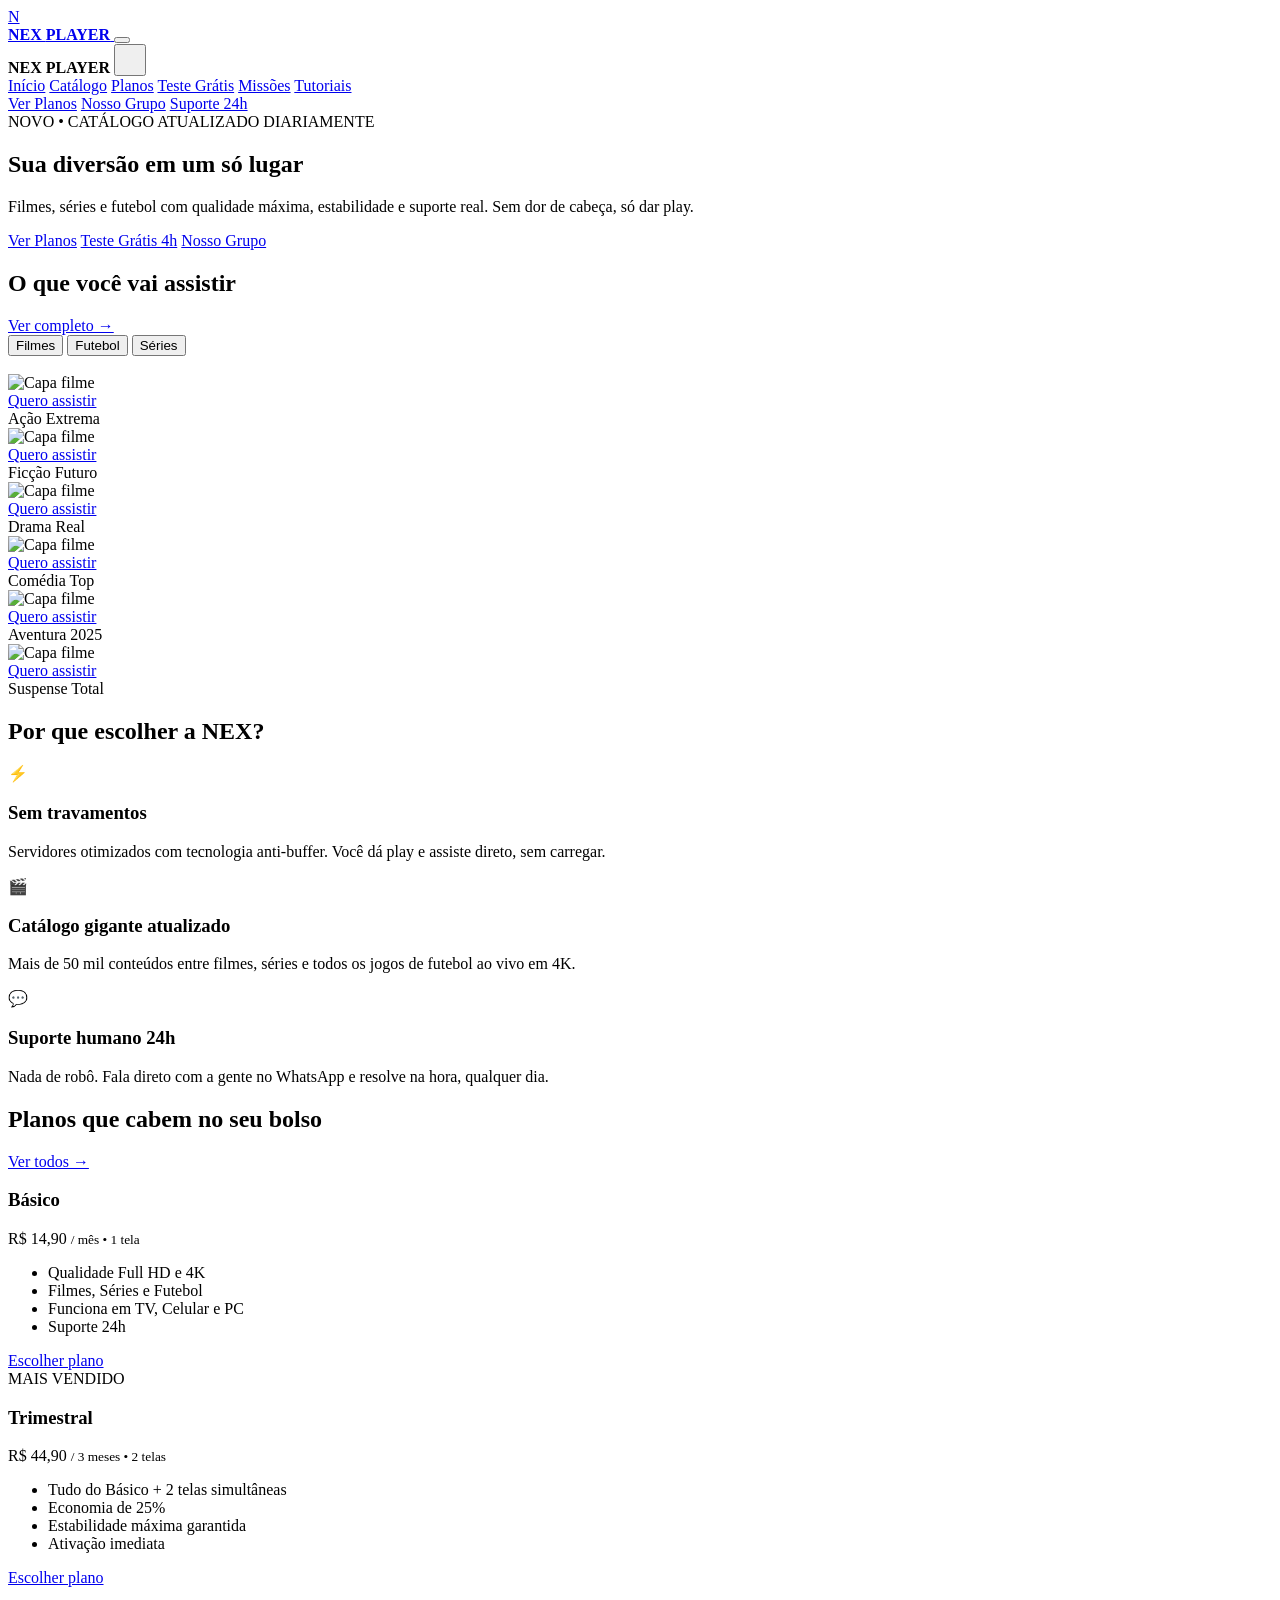
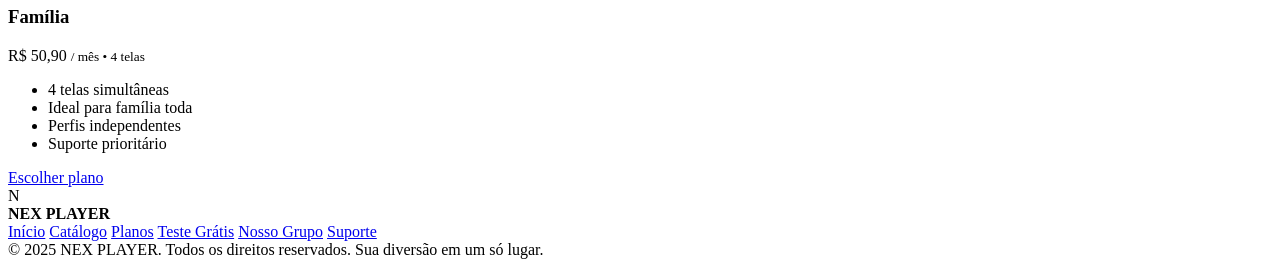
==== commit f1d777da: "Add files via upload" ====
--- a/index.html
+++ b/index.html
@@ -1,77 +1,247 @@
 <!DOCTYPE html>
 <html lang="pt-BR">
 <head>
-<meta charset="UTF-8">
-<meta name="viewport" content="width=device-width, initial-scale=1.0">
-<title>NEX PLAYER V4 MEGA — Sua diversão em um só lugar</title>
-<link href="https://fonts.googleapis.com/css2?family=Outfit:wght@300;400;500;600;700;800;900&display=swap" rel="stylesheet">
-<style>
-:root{--bg:#050000;--red1:#8B0000;--red2:#C1121F;--red3:#ff1a2a;--text:#ffecec;--green:#22ff88}
-*{margin:0;padding:0;box-sizing:border-box}html{scroll-behavior:smooth}
-body{background:radial-gradient(1200px 600px at 50% -10%, #3a0000 0%, #050000 60%),#050000;color:var(--text);font-family:'Outfit',sans-serif;overflow-x:hidden}
-.header{position:fixed;top:0;left:0;right:0;z-index:1000;height:68px;display:flex;align-items:center;justify-content:space-between;padding:0 18px;background:rgba(5,0,0,0.85);backdrop-filter:blur(18px);border-bottom:1px solid rgba(193,18,31,0.18)}
-.logo{display:flex;align-items:center;gap:12px;font-weight:900;letter-spacing:1px}
-.logo-mark{width:34px;height:34px;border-radius:8px;background:linear-gradient(135deg,var(--red1),var(--red2));box-shadow:0 0 18px rgba(193,18,31,0.6);display:grid;place-items:center}
-.logo b{font-size:20px}.logo span{color:var(--red2)}
-.hamburger{width:46px;height:46px;border-radius:12px;border:1px solid rgba(193,18,31,0.35);background:rgba(193,18,31,0.08);display:grid;place-items:center;cursor:pointer}
-.hamburger span{width:18px;height:2px;background:#fff;display:block;position:relative}.hamburger span:before,.hamburger span:after{content:"";position:absolute;left:0;width:18px;height:2px;background:#fff;border-radius:2px}.hamburger span:before{top:-6px}.hamburger span:after{top:6px}
-.side-overlay{position:fixed;inset:0;background:rgba(0,0,0,0.65);backdrop-filter:blur(4px);z-index:1090;opacity:0;pointer-events:none;transition:.35s}.side-overlay.open{opacity:1;pointer-events:auto}
-.side-menu{position:fixed;top:0;right:0;width:340px;max-width:86vw;height:100dvh;z-index:1100;background:linear-gradient(180deg,#1a0000,#070000);border-left:1px solid rgba(193,18,31,0.25);transform:translateX(102%);transition:transform .45s cubic-bezier(.19,1,.22,1);display:flex;flex-direction:column;padding:22px}.side-menu.open{transform:translateX(0)}
-.side-head{display:flex;justify-content:space-between;align-items:center;margin-bottom:26px}.close-btn{width:40px;height:40px;border-radius:10px;border:1px solid #331010;background:#160000;display:grid;place-items:center;cursor:pointer}
-.side-links{display:flex;flex-direction:column;gap:4px}.side-links a{padding:14px 14px;border-radius:12px;display:flex;justify-content:space-between;background:rgba(255,255,255,0.02);border:1px solid rgba(255,255,255,0.03);color:#ffdede;font-weight:500}
-.side-cta{margin-top:auto;display:flex;flex-direction:column;gap:12px;padding-top:22px;border-top:1px solid rgba(193,18,31,0.2)}
-.btn{display:inline-flex;align-items:center;justify-content:center;gap:8px;padding:14px 22px;border-radius:14px;font-weight:700;border:1px solid transparent;cursor:pointer;transition:.25s;white-space:nowrap}
-.btn-primary{background:linear-gradient(135deg,var(--red1),var(--red2));color:#fff;box-shadow:0 6px 24px rgba(193,18,31,0.45)}.btn-ghost{background:rgba(255,255,255,0.06);border-color:rgba(255,255,255,0.12);color:#fff}.btn-whats{background:linear-gradient(135deg,#0e2a14,#1a5c29);border-color:#1a7a2f;color:#c8ffd5}
-.hero{position:relative;padding:112px 18px 32px;overflow:hidden;isolation:isolate}#particles{position:absolute;inset:0;z-index:-1}
-.hero-inner{max-width:1240px;margin:0 auto;display:grid;gap:28px}@media(min-width:980px){.hero-inner{grid-template-columns:1.05fr .95fr;align-items:center}}
-.badge{display:inline-flex;gap:8px;padding:6px 12px;border-radius:999px;background:rgba(193,18,31,0.12);border:1px solid rgba(193,18,31,0.35);color:#ffaaaa;font-size:12px;letter-spacing:1.2px;font-weight:700}.badge i{width:7px;height:7px;border-radius:50%;background:var(--red3);box-shadow:0 0 10px var(--red3);display:inline-block;animation:pulse 1.8s infinite}
-@keyframes pulse{0%{transform:scale(1)}50%{transform:scale(1.3)}100%{transform:scale(1)}}
-.h1{font-size:clamp(34px,6vw,62px);line-height:.92;font-weight:900;letter-spacing:-1.5px;margin:18px 0 14px}.h1 span{background:linear-gradient(90deg,#fff 10%,var(--red2) 60%,#ff5a64 100%);-webkit-background-clip:text;background-clip:text;color:transparent;filter:drop-shadow(0 0 22px rgba(193,18,31,0.35))}
-.hero-p{color:#e9bfbf;font-size:clamp(15px,2.2vw,18px);line-height:1.6;max-width:560px;opacity:.9}
-.hero-actions{display:flex;flex-wrap:wrap;gap:12px;margin-top:22px}.h-cards{display:flex;gap:10px;margin-top:26px;flex-wrap:wrap}.h-card{flex:1 1 110px;min-width:110px;background:linear-gradient(180deg,rgba(255,255,255,0.05),rgba(255,255,255,0.02));border:1px solid rgba(193,18,31,0.18);border-radius:16px;padding:14px}
-.status-bar{max-width:1240px;margin:0 auto 18px;padding:0 18px}.status-inner{display:flex;flex-wrap:wrap;gap:14px;justify-content:space-between;background:linear-gradient(90deg,rgba(20,0,0,0.9),rgba(40,0,0,0.6));border:1px solid rgba(193,18,31,0.22);border-radius:16px;padding:12px 16px}
-.stat{display:flex;align-items:center;gap:10px;font-weight:600;font-size:14px}.dot-live{width:10px;height:10px;border-radius:50%;background:var(--green);box-shadow:0 0 12px var(--green)}.live-dot{width:8px;height:8px;border-radius:50%;background:var(--red3);box-shadow:0 0 10px var(--red3);animation:pulse 1.4s infinite}
-.device{border-radius:26px;overflow:hidden;background:linear-gradient(180deg,#170000,#0a0000);border:1px solid rgba(193,18,31,0.28);box-shadow:0 20px 80px rgba(0,0,0,0.7),0 0 60px rgba(193,18,31,0.18)}
-.device-head{display:flex;flex-wrap:wrap;gap:12px;justify-content:space-between;padding:14px 18px;border-bottom:1px solid rgba(193,18,31,0.18);background:linear-gradient(90deg,rgba(193,18,31,0.16),transparent)}
-.live-pill{display:flex;align-items:center;gap:8px;font-weight:800;font-size:12px;color:#ff9a9a}.os-badge{padding:6px 10px;border-radius:999px;background:#fff;color:#7a0000;font-weight:900;font-size:11px}
-.tabs{display:flex;gap:8px;padding:12px 14px;overflow:auto}.tab{padding:10px 18px;border-radius:999px;border:1px solid rgba(255,255,255,0.08);background:rgba(255,255,255,0.04);color:#ffdede;font-weight:700;font-size:14px;cursor:pointer;white-space:nowrap}.tab.active{background:linear-gradient(135deg,var(--red1),var(--red2));border-color:transparent;box-shadow:0 6px 18px rgba(193,18,31,0.45)}
-.panels{padding:6px 14px 18px}.panel{display:none}.panel.active{display:block}
-.grid-films{display:grid;grid-template-columns:repeat(2,1fr);gap:12px}@media(min-width:700px){.grid-films{grid-template-columns:repeat(3,1fr)}}
-.card-film{position:relative;border-radius:18px;overflow:hidden;aspect-ratio:2/3;background:#1a0000;border:1px solid rgba(193,18,31,0.22);cursor:pointer}.card-film .bg{position:absolute;inset:0;background-size:cover;background-position:center}.card-film::after{content:"";position:absolute;inset:0;background:linear-gradient(180deg,rgba(0,0,0,0.05) 10%,rgba(0,0,0,0.92) 100%)}.card-film .meta{position:absolute;left:0;right:0;bottom:0;padding:12px;z-index:2}.quality{position:absolute;top:8px;right:8px;z-index:4;background:rgba(0,0,0,0.7);border:1px solid rgba(255,255,255,0.15);color:#fff;font-size:10px;font-weight:800;padding:4px 7px;border-radius:7px}
-.card-film .hover-cta{position:absolute;inset:0;z-index:3;display:grid;place-items:center;background:rgba(70,0,0,0.55);backdrop-filter:blur(6px);opacity:0;transition:.28s}.card-film:hover .hover-cta{opacity:1}.btn-watch{padding:12px 16px;border-radius:12px;background:linear-gradient(135deg,var(--red1),var(--red2));color:#fff;font-weight:800;border:none;cursor:pointer}
-.match{display:flex;flex-direction:column;gap:10px;background:linear-gradient(180deg,#1e0000,#120000);border:1px solid rgba(193,18,31,0.22);border-radius:16px;padding:14px;margin-bottom:10px}.live-tag{font-size:10px;font-weight:900;background:var(--red2);color:#fff;padding:4px 8px;border-radius:999px}.teams{display:flex;justify-content:space-between;font-weight:800}
-.social-proof{max-width:1240px;margin:0 auto;padding:24px 18px 40px}.sp-grid{display:grid;gap:12px}@media(min-width:780px){.sp-grid{grid-template-columns:repeat(3,1fr)}}.sp-card{background:linear-gradient(180deg,rgba(255,255,255,0.05),rgba(255,255,255,0.02));border:1px solid rgba(193,18,31,0.18);border-radius:18px;padding:18px}.section-label{color:var(--red2);font-weight:800;letter-spacing:2px;font-size:11px;margin-bottom:8px}.section-h2{font-size:28px;font-weight:900;margin-bottom:16px}
-footer{border-top:1px solid rgba(193,18,31,0.18);padding:28px 18px;background:#080000}.foot{max-width:1240px;margin:0 auto;display:flex;flex-wrap:wrap;gap:16px;justify-content:space-between;color:#c99;font-size:13px}
-.glow{position:absolute;width:420px;height:420px;border-radius:50%;background:radial-gradient(circle,#7a0000 0%,transparent 70%);filter:blur(20px);opacity:.6;pointer-events:none}
-</style>
+  <meta charset="UTF-8" />
+  <meta name="viewport" content="width=device-width,initial-scale=1" />
+  <title>NEX PLAYER - Sua diversão em um só lugar</title>
+  <meta name="description" content="NEX PLAYER - Filmes, séries e futebol em um só lugar. Qualidade máxima, sem travamentos." />
+  <!-- Fonte Outfit -->
+  <link rel="preconnect" href="https://fonts.googleapis.com">
+  <link rel="preconnect" href="https://fonts.gstatic.com" crossorigin>
+  <link href="https://fonts.googleapis.com/css2?family=Outfit:wght@400;500;600;700;800&display=swap" rel="stylesheet">
+  <!-- CSS -->
+  <link rel="stylesheet" href="css/global.css" />
 </head>
 <body>
-<header class="header"><div class="logo"><div class="logo-mark">N</div><b>NEX <span>PLAYER</span></b></div><div class="hamburger" id="hamburger"><span></span></div></header>
-<div class="side-overlay" id="overlay"></div>
-<aside class="side-menu" id="sideMenu"><div class="side-head"><b style="color:#ffb3b3;letter-spacing:1.5px">MENU MEGA V4</b><div class="close-btn" id="closeMenu">X</div></div><nav class="side-links"><a href="#inicio">Inicio <span>></span></a><a href="#teste">Teste Gratis <span>></span></a><a href="#planos">Planos <span>></span></a><a href="#aparelhos">Aparelhos <span>></span></a><a href="#tutoriais">Tutoriais <span>></span></a><a href="#missoes">Missoes <span>></span></a><a href="#contato">Contato <span>></span></a></nav><div class="side-cta"><a class="btn btn-primary" href="https://wa.me/5535991148346" target="_blank">Teste Gratis — Liberar Agora</a><a class="btn btn-whats" href="https://chat.whatsapp.com/EGGDGtcvvYp40EY1rYvP28?s=cl&p=a&ilr=4" target="_blank">Nosso Grupo</a></div></aside>
-<section class="hero" id="inicio"><canvas id="particles"></canvas><div class="glow" style="top:-80px;left:20%"></div><div class="hero-inner"><div><div class="badge"><i></i> NOVA EXPERIENCIA 2026 • NEX OS 3.0</div><h1 class="h1">Sua diversao<br><span>em um so lugar</span></h1><p class="hero-p">A plataforma mais estavel do Brasil. Milhares de conteudos, jogos ao vivo, series completas e lancamentos em 4K ultra fluido, com tecnologia anti-travas que funciona de verdade. Acesso imediato e suporte dedicado.</p><div class="hero-actions"><a href="#planos" class="btn btn-primary">Conhecer planos →</a><a href="https://wa.me/5535991148346" target="_blank" class="btn btn-ghost">Teste gratis</a><a href="https://chat.whatsapp.com/EGGDGtcvvYp40EY1rYvP28?s=cl&p=a&ilr=4" target="_blank" class="btn btn-whats">Nosso Grupo</a></div><div class="h-cards"><div class="h-card"><b>Anti-Travas</b><span style="font-size:12px;color:#c99">Servidores blindados</span></div><div class="h-card"><b>4K Ultra</b><span style="font-size:12px;color:#c99">Qualidade cinema</span></div><div class="h-card"><b>Suporte 24h</b><span style="font-size:12px;color:#c99">Atendimento real</span></div></div></div><div><div class="device"><div class="device-head"><div class="live-pill"><span class="live-dot"></span> CATALOGO AO VIVO 4K</div><div class="os-badge">NEX OS 3.0 • ONLINE</div></div><div class="tabs"><button class="tab active" data-tab="filmes">Filmes</button><button class="tab" data-tab="futebol">Futebol</button><button class="tab" data-tab="series">Series</button></div><div class="panels"><div class="panel active" id="panel-filmes"><div class="grid-films" id="gridFilmes"></div></div><div class="panel" id="panel-futebol"><div id="gridFutebol"></div></div><div class="panel" id="panel-series"><div class="grid-films" id="gridSeries"></div></div></div></div></div></div></section>
-<div class="status-bar"><div class="status-inner"><div class="stat"><span class="dot-live"></span> Status: <span style="color:var(--green)">ONLINE — Servidores Operacionais</span></div><div class="stat">👁 <span id="watching" style="color:var(--red2);font-weight:900">1.847</span> pessoas assistindo agora</div><div class="stat">🔥 +320 ativacoes hoje • Latencia 12ms</div></div></div>
-<section class="social-proof" id="teste"><div class="section-label">PROVA SOCIAL • COMUNIDADE MEGA</div><h2 class="section-h2">Quem usa nao muda mais</h2><div class="sp-grid"><div class="sp-card"><p>"Testei 4 servicos antes, esse e o unico que nao trava na hora do jogo. Filme em 4K liso demais."</p><b>— Marcos R., Sao Paulo ★★★★★</b></div><div class="sp-card"><p>"Suporte responde em minutos. Liberaram meu acesso em 2 minutos no grupo."</p><b>— Ana P., Minas Gerais ★★★★★</b></div><div class="sp-card"><p>"Catalogo atualizado todo dia, minha familia largou tudo e so usa NEX agora."</p><b>— Juliana F., Rio de Janeiro ★★★★★</b></div></div></section>
-<section id="planos" style="max-width:1240px;margin:0 auto;padding:10px 18px 50px"><div class="section-label">PLANOS MEGA V4</div><h2 class="section-h2">Escolha seu acesso completo</h2><div class="sp-grid"><div class="sp-card"><b>Mensal Turbo</b><p style="font-size:28px;font-weight:900;margin:8px 0">R$ 29,90</p><p>Acesso total + 4K + Futebol ao vivo. Suporte premium incluso.</p><a class="btn btn-primary" style="margin-top:14px;width:100%" href="https://wa.me/5535991148346" target="_blank">Quero este</a></div><div class="sp-card" style="border-color:var(--red2);box-shadow:0 0 30px rgba(193,18,31,0.3)"><b>Anual MEGA — Mais Vendido</b><p style="font-size:28px;font-weight:900;margin:8px 0;color:#ff7a7a">R$ 199,90</p><p>12 meses pelo preco de 6. NEX OS 3.0 + Catalogo 4K ao vivo.</p><a class="btn btn-primary" style="margin-top:14px;width:100%" href="https://chat.whatsapp.com/EGGDGtcvvYp40EY1rYvP28?s=cl&p=a&ilr=4" target="_blank">Entrar no Grupo</a></div><div class="sp-card"><b>Familia — 3 telas</b><p style="font-size:28px;font-weight:900;margin:8px 0">R$ 49,90</p><p>3 acessos simultaneos. Ideal para casa toda.</p><a class="btn btn-ghost" style="margin-top:14px;width:100%" href="https://wa.me/5535991148346" target="_blank">Testar gratuito</a></div></div></section>
-<footer id="contato"><div class="foot"><span>© 2026 NEX PLAYER V4 MEGA • NEX OS 3.0 • Premium Streaming</span><span>Suporte: <a href="https://wa.me/5535991148346" target="_blank" style="color:#ffb3b3">+55 35 99114-8346</a> • <a href="https://chat.whatsapp.com/EGGDGtcvvYp40EY1rYvP28?s=cl&p=a&ilr=4" target="_blank" style="color:#ffb3b3">Nosso Grupo Oficial</a></span></div></footer>
-<script>
-const menu=document.getElementById('sideMenu'), over=document.getElementById('overlay');
-function openM(){menu.classList.add('open');over.classList.add('open')}
-function closeM(){menu.classList.remove('open');over.classList.remove('open')}
-document.getElementById('hamburger').onclick=openM;document.getElementById('closeMenu').onclick=closeM;over.onclick=closeM;
-const c=document.getElementById('particles'), ctx=c.getContext('2d');
-function initP(){const pr=c.parentElement,W=pr.offsetWidth,H=pr.offsetHeight;c.width=W*2;c.height=H*2;c.style.width=W+'px';c.style.height=H+'px';ctx.setTransform(2,0,0,2,0,0);const pts=Array.from({length:55},()=>({x:Math.random()*W,y:Math.random()*H,r:Math.random()*2+0.4,vx:(Math.random()-0.5)*0.5,vy:(Math.random()-0.5)*0.5}));(function draw(){ctx.clearRect(0,0,W,H);pts.forEach(p=>{p.x+=p.vx;p.y+=p.vy;if(p.x<0||p.x>W)p.vx*=-1;if(p.y<0||p.y>H)p.vy*=-1;ctx.beginPath();ctx.arc(p.x,p.y,p.r,0,6.28);ctx.fillStyle='rgba(193,18,31,'+(0.4+p.r*0.2)+')';ctx.shadowBlur=8;ctx.shadowColor='#C1121F';ctx.fill();ctx.shadowBlur=0});for(let i=0;i<pts.length;i++)for(let j=i+1;j<pts.length;j++){const dx=pts[i].x-pts[j].x,dy=pts[i].y-pts[j].y,d=Math.hypot(dx,dy);if(d<130){ctx.strokeStyle='rgba(139,0,0,'+(0.12*(1-d/130))+')';ctx.beginPath();ctx.moveTo(pts[i].x,pts[i].y);ctx.lineTo(pts[j].x,pts[j].y);ctx.stroke();}}requestAnimationFrame(draw)})()}
-initP();window.addEventListener('resize',initP);
-document.querySelectorAll('.tab').forEach(b=>b.addEventListener('click',()=>{document.querySelectorAll('.tab').forEach(x=>x.classList.remove('active'));b.classList.add('active');document.querySelectorAll('.panel').forEach(p=>p.classList.remove('active'));document.getElementById('panel-'+b.dataset.tab).classList.add('active')}));
-const wg="https://chat.whatsapp.com/EGGDGtcvvYp40EY1rYvP28?s=cl&p=a&ilr=4";
-const films=[{t:"Oppenheimer",y:"2023 • 4K",img:"https://picsum.photos/seed/oppen/400/600"},{t:"Duna: Parte 2",y:"2024 • 4K",img:"https://picsum.photos/seed/dune2/400/600"},{t:"Deadpool & Wolverine",y:"2024 • 4K",img:"https://picsum.photos/seed/dp/400/600"},{t:"Divertida Mente 2",y:"2024 • 4K",img:"https://picsum.photos/seed/div/400/600"},{t:"Godzilla e Kong",y:"2024 • 4K",img:"https://picsum.photos/seed/godz/400/600"},{t:"Planeta dos Macacos",y:"2024 • 4K",img:"https://picsum.photos/seed/mac/400/600"}];
-const series=[{t:"House of the Dragon",y:"T2 • 4K",img:"https://picsum.photos/seed/hotd/400/600"},{t:"The Boys",y:"T4 • 4K",img:"https://picsum.photos/seed/boys/400/600"},{t:"The Last of Us",y:"T1 • 4K",img:"https://picsum.photos/seed/tlou/400/600"},{t:"Stranger Things",y:"T4 • 4K",img:"https://picsum.photos/seed/str/400/600"},{t:"Bridgerton",y:"T3 • 4K",img:"https://picsum.photos/seed/brid/400/600"},{t:"One Piece",y:"Live • 4K",img:"https://picsum.photos/seed/one/400/600"}];
-function rg(el,data){el.innerHTML=data.map(f=>`<div class="card-film"><div class="bg" style="background-image:linear-gradient(180deg,rgba(80,0,0,0.1),rgba(0,0,0,0.7)),url(${f.img})"></div><div class="quality">4K • HDR</div><div class="meta"><b>${f.t}</b><span style="font-size:11px;color:#ffbdbd">${f.y}</span></div><div class="hover-cta"><button class="btn-watch">▶ Quero Assistir</button></div></div>`).join('');el.querySelectorAll('.card-film').forEach(x=>x.onclick=()=>window.open(wg,'_blank'))}
-rg(document.getElementById('gridFilmes'),films);rg(document.getElementById('gridSeries'),series);
-const jogos=[{a:"Flamengo",b:"Palmeiras",c:"Brasileirao • 21:45",p:"1 - 1"},{a:"Real Madrid",b:"Barcelona",c:"La Liga • AO VIVO",p:"2 - 0"},{a:"Man City",b:"Arsenal",c:"Premier League • 16:00",p:"0 - 0"}];
-document.getElementById('gridFutebol').innerHTML=jogos.map(j=>`<div class="match"><div style="display:flex;justify-content:space-between"><span style="font-size:12px;opacity:.7">${j.c}</span><span class="live-tag">● AO VIVO</span></div><div class="teams"><span>${j.a}</span><span style="opacity:.5">${j.p}</span><span>${j.b}</span></div><button class="btn btn-primary" style="padding:10px">Assistir agora em 4K</button></div>`).join('');
-document.querySelectorAll('#gridFutebol button').forEach(b=>b.onclick=()=>window.open(wg,'_blank'));
-let w=1847;setInterval(()=>{w+=Math.floor(Math.random()*5)-1;if(w<1800)w=1802;document.getElementById('watching').textContent=w.toLocaleString('pt-BR')},2200);
-</script>
+  <!-- HEADER -->
+  <header class="header">
+    <div class="container header-inner">
+      <a href="index.html" class="logo" aria-label="NEX PLAYER">
+        <div class="logo-mark">N</div>
+        <b>NEX <span>PLAYER</span></b>
+      </a>
+      <button class="hamburger" id="hamburger" aria-label="Abrir menu">
+        <span></span>
+      </button>
+    </div>
+  </header>
+
+  <!-- SIDE MENU -->
+  <div class="side-backdrop" id="sideBackdrop"></div>
+  <aside class="side-menu" id="sideMenu" aria-hidden="true">
+    <div class="side-head">
+      <b>NEX PLAYER</b>
+      <button id="closeMenu" class="hamburger active" style="width:32px;height:32px"><span></span></button>
+    </div>
+    <nav class="side-links">
+      <a href="index.html" class="active">Início</a>
+      <a href="catalogo.html">Catálogo</a>
+      <a href="planos.html">Planos</a>
+      <a href="teste.html">Teste Grátis</a>
+      <a href="missoes.html">Missões</a>
+      <a href="tutoriais.html">Tutoriais</a>
+    </nav>
+    <div class="side-cta">
+      <a class="btn btn-primary" href="planos.html">Ver Planos</a>
+      <a class="btn btn-ghost" href="https://chat.whatsapp.com/EGGDGtcvvYp40EY1rYvP28" target="_blank" rel="noopener">Nosso Grupo</a>
+      <a class="btn btn-outline" href="https://wa.me/5535991148346" target="_blank" rel="noopener">Suporte 24h</a>
+    </div>
+  </aside>
+
+  <!-- HERO -->
+  <section class="hero">
+    <div class="container hero-grid">
+      <span class="badge"><i></i> NOVO • CATÁLOGO ATUALIZADO DIARIAMENTE</span>
+      <h1>Sua diversão em um <span>só lugar</span></h1>
+      <p>Filmes, séries e futebol com qualidade máxima, estabilidade e suporte real. Sem dor de cabeça, só dar play.</p>
+      <div class="hero-actions">
+        <a href="planos.html" class="btn btn-primary">Ver Planos</a>
+        <a href="teste.html" class="btn btn-ghost">Teste Grátis 4h</a>
+        <a href="https://chat.whatsapp.com/EGGDGtcvvYp40EY1rYvP28" target="_blank" rel="noopener" class="btn btn-outline">Nosso Grupo</a>
+      </div>
+    </div>
+  </section>
+
+  <div class="divisor"></div>
+
+  <!-- CATALOGO PREVIEW -->
+  <section class="section">
+    <div class="container">
+      <div class="section-head">
+        <h2>O que você vai assistir</h2>
+        <a href="catalogo.html" class="link-arrow">Ver completo →</a>
+      </div>
+
+      <!-- Tabs simples -->
+      <div class="tabs" role="tablist" style="margin-bottom:18px">
+        <button class="tab active" data-tab="filmes" role="tab">Filmes</button>
+        <button class="tab" data-tab="futebol" role="tab">Futebol</button>
+        <button class="tab" data-tab="series" role="tab">Séries</button>
+      </div>
+
+      <!-- Grid Filmes -->
+      <div class="grid" data-tab-grid="filmes">
+        <!-- 6 capas picsum com overlay -->
+        <div>
+          <div class="card-media">
+            <img src="https://picsum.photos/seed/nex1/300/450" alt="Capa filme" loading="lazy" />
+            <div class="card-overlay"><a href="https://chat.whatsapp.com/EGGDGtcvvYp40EY1rYvP28" target="_blank" class="overlay-btn">Quero assistir</a></div>
+          </div><div class="card-title">Ação Extrema</div>
+        </div>
+        <div>
+          <div class="card-media">
+            <img src="https://picsum.photos/seed/nex2/300/450" alt="Capa filme" loading="lazy" />
+            <div class="card-overlay"><a href="https://chat.whatsapp.com/EGGDGtcvvYp40EY1rYvP28" target="_blank" class="overlay-btn">Quero assistir</a></div>
+          </div><div class="card-title">Ficção Futuro</div>
+        </div>
+        <div>
+          <div class="card-media">
+            <img src="https://picsum.photos/seed/nex3/300/450" alt="Capa filme" loading="lazy" />
+            <div class="card-overlay"><a href="https://chat.whatsapp.com/EGGDGtcvvYp40EY1rYvP28" target="_blank" class="overlay-btn">Quero assistir</a></div>
+          </div><div class="card-title">Drama Real</div>
+        </div>
+        <div>
+          <div class="card-media">
+            <img src="https://picsum.photos/seed/nex4/300/450" alt="Capa filme" loading="lazy" />
+            <div class="card-overlay"><a href="https://chat.whatsapp.com/EGGDGtcvvYp40EY1rYvP28" target="_blank" class="overlay-btn">Quero assistir</a></div>
+          </div><div class="card-title">Comédia Top</div>
+        </div>
+        <div>
+          <div class="card-media">
+            <img src="https://picsum.photos/seed/nex5/300/450" alt="Capa filme" loading="lazy" />
+            <div class="card-overlay"><a href="https://chat.whatsapp.com/EGGDGtcvvYp40EY1rYvP28" target="_blank" class="overlay-btn">Quero assistir</a></div>
+          </div><div class="card-title">Aventura 2025</div>
+        </div>
+        <div>
+          <div class="card-media">
+            <img src="https://picsum.photos/seed/nex6/300/450" alt="Capa filme" loading="lazy" />
+            <div class="card-overlay"><a href="https://chat.whatsapp.com/EGGDGtcvvYp40EY1rYvP28" target="_blank" class="overlay-btn">Quero assistir</a></div>
+          </div><div class="card-title">Suspense Total</div>
+        </div>
+      </div>
+
+      <!-- Grid Futebol -->
+      <div class="grid" data-tab-grid="futebol" style="display:none">
+        <div><div class="card-media"><img src="https://picsum.photos/seed/fut1/300/450" alt="Futebol" loading="lazy"/><div class="card-overlay"><a href="https://chat.whatsapp.com/EGGDGtcvvYp40EY1rYvP28" target="_blank" class="overlay-btn">Quero assistir</a></div></div><div class="card-title">Champions Ao Vivo</div></div>
+        <div><div class="card-media"><img src="https://picsum.photos/seed/fut2/300/450" alt="Futebol" loading="lazy"/><div class="card-overlay"><a href="https://chat.whatsapp.com/EGGDGtcvvYp40EY1rYvP28" target="_blank" class="overlay-btn">Quero assistir</a></div></div><div class="card-title">Brasileirão 2025</div></div>
+        <div><div class="card-media"><img src="https://picsum.photos/seed/fut3/300/450" alt="Futebol" loading="lazy"/><div class="card-overlay"><a href="https://chat.whatsapp.com/EGGDGtcvvYp40EY1rYvP28" target="_blank" class="overlay-btn">Quero assistir</a></div></div><div class="card-title">Premier League</div></div>
+        <div><div class="card-media"><img src="https://picsum.photos/seed/fut4/300/450" alt="Futebol" loading="lazy"/><div class="card-overlay"><a href="https://chat.whatsapp.com/EGGDGtcvvYp40EY1rYvP28" target="_blank" class="overlay-btn">Quero assistir</a></div></div><div class="card-title">La Liga</div></div>
+        <div><div class="card-media"><img src="https://picsum.photos/seed/fut5/300/450" alt="Futebol" loading="lazy"/><div class="card-overlay"><a href="https://chat.whatsapp.com/EGGDGtcvvYp40EY1rYvP28" target="_blank" class="overlay-btn">Quero assistir</a></div></div><div class="card-title">Libertadores</div></div>
+        <div><div class="card-media"><img src="https://picsum.photos/seed/fut6/300/450" alt="Futebol" loading="lazy"/><div class="card-overlay"><a href="https://chat.whatsapp.com/EGGDGtcvvYp40EY1rYvP28" target="_blank" class="overlay-btn">Quero assistir</a></div></div><div class="card-title">Brasileirão Feminino</div></div>
+      </div>
+
+      <!-- Grid Séries -->
+      <div class="grid" data-tab-grid="series" style="display:none">
+        <div><div class="card-media"><img src="https://picsum.photos/seed/ser1/300/450" alt="Série" loading="lazy"/><div class="card-overlay"><a href="https://chat.whatsapp.com/EGGDGtcvvYp40EY1rYvP28" target="_blank" class="overlay-btn">Quero assistir</a></div></div><div class="card-title">Breaking Saga</div></div>
+        <div><div class="card-media"><img src="https://picsum.photos/seed/ser2/300/450" alt="Série" loading="lazy"/><div class="card-overlay"><a href="https://chat.whatsapp.com/EGGDGtcvvYp40EY1rYvP28" target="_blank" class="overlay-btn">Quero assistir</a></div></div><div class="card-title">Reino Secreto</div></div>
+        <div><div class="card-media"><img src="https://picsum.photos/seed/ser3/300/450" alt="Série" loading="lazy"/><div class="card-overlay"><a href="https://chat.whatsapp.com/EGGDGtcvvYp40EY1rYvP28" target="_blank" class="overlay-btn">Quero assistir</a></div></div><div class="card-title">Detetives</div></div>
+        <div><div class="card-media"><img src="https://picsum.photos/seed/ser4/300/450" alt="Série" loading="lazy"/><div class="card-overlay"><a href="https://chat.whatsapp.com/EGGDGtcvvYp40EY1rYvP28" target="_blank" class="overlay-btn">Quero assistir</a></div></div><div class="card-title">Futuro Negro</div></div>
+        <div><div class="card-media"><img src="https://picsum.photos/seed/ser5/300/450" alt="Série" loading="lazy"/><div class="card-overlay"><a href="https://chat.whatsapp.com/EGGDGtcvvYp40EY1rYvP28" target="_blank" class="overlay-btn">Quero assistir</a></div></div><div class="card-title">Casa de Heróis</div></div>
+        <div><div class="card-media"><img src="https://picsum.photos/seed/ser6/300/450" alt="Série" loading="lazy"/><div class="card-overlay"><a href="https://chat.whatsapp.com/EGGDGtcvvYp40EY1rYvP28" target="_blank" class="overlay-btn">Quero assistir</a></div></div><div class="card-title">Mistérios</div></div>
+      </div>
+
+    </div>
+  </section>
+
+  <div class="divisor"></div>
+
+  <!-- POR QUE ESCOLHER -->
+  <section class="section">
+    <div class="container">
+      <div class="section-head"><h2>Por que escolher a NEX?</h2></div>
+      <div class="why-grid">
+        <div class="why-card">
+          <div class="why-icon">⚡</div>
+          <h3>Sem travamentos</h3>
+          <p>Servidores otimizados com tecnologia anti-buffer. Você dá play e assiste direto, sem carregar.</p>
+        </div>
+        <div class="why-card">
+          <div class="why-icon">🎬</div>
+          <h3>Catálogo gigante atualizado</h3>
+          <p>Mais de 50 mil conteúdos entre filmes, séries e todos os jogos de futebol ao vivo em 4K.</p>
+        </div>
+        <div class="why-card">
+          <div class="why-icon">💬</div>
+          <h3>Suporte humano 24h</h3>
+          <p>Nada de robô. Fala direto com a gente no WhatsApp e resolve na hora, qualquer dia.</p>
+        </div>
+      </div>
+    </div>
+  </section>
+
+  <div class="divisor"></div>
+
+  <!-- PLANOS PREVIEW -->
+  <section class="section">
+    <div class="container">
+      <div class="section-head">
+        <h2>Planos que cabem no seu bolso</h2>
+        <a href="planos.html" class="link-arrow">Ver todos →</a>
+      </div>
+
+      <div class="planos-grid">
+        <!-- Básico -->
+        <div class="plano">
+          <h3>Básico</h3>
+          <div class="plano-price">R$ 14,90 <small>/ mês • 1 tela</small></div>
+          <ul>
+            <li>Qualidade Full HD e 4K</li>
+            <li>Filmes, Séries e Futebol</li>
+            <li>Funciona em TV, Celular e PC</li>
+            <li>Suporte 24h</li>
+          </ul>
+          <a href="planos.html" class="btn btn-ghost" style="margin-top:auto">Escolher plano</a>
+        </div>
+
+        <!-- Mais vendido -->
+        <div class="plano featured">
+          <span class="plano-badge">MAIS VENDIDO</span>
+          <h3>Trimestral</h3>
+          <div class="plano-price">R$ 44,90 <small>/ 3 meses • 2 telas</small></div>
+          <ul>
+            <li>Tudo do Básico + 2 telas simultâneas</li>
+            <li>Economia de 25%</li>
+            <li>Estabilidade máxima garantida</li>
+            <li>Ativação imediata</li>
+          </ul>
+          <a href="planos.html" class="btn btn-primary" style="margin-top:auto">Escolher plano</a>
+        </div>
+
+        <!-- Família -->
+        <div class="plano">
+          <h3>Família</h3>
+          <div class="plano-price">R$ 50,90 <small>/ mês • 4 telas</small></div>
+          <ul>
+            <li>4 telas simultâneas</li>
+            <li>Ideal para família toda</li>
+            <li>Perfis independentes</li>
+            <li>Suporte prioritário</li>
+          </ul>
+          <a href="planos.html" class="btn btn-ghost" style="margin-top:auto">Escolher plano</a>
+        </div>
+      </div>
+    </div>
+  </section>
+
+  <div class="divisor"></div>
+
+  <!-- FOOTER -->
+  <footer class="footer">
+    <div class="container footer-inner">
+      <div class="logo"><div class="logo-mark">N</div><b>NEX <span style="color:var(--red2)">PLAYER</span></b></div>
+      <div class="footer-links">
+        <a href="index.html">Início</a>
+        <a href="catalogo.html">Catálogo</a>
+        <a href="planos.html">Planos</a>
+        <a href="teste.html">Teste Grátis</a>
+        <a href="https://chat.whatsapp.com/EGGDGtcvvYp40EY1rYvP28" target="_blank">Nosso Grupo</a>
+        <a href="https://wa.me/5535991148346" target="_blank">Suporte</a>
+      </div>
+      <div class="footer-copy">© 2025 NEX PLAYER. Todos os direitos reservados. Sua diversão em um só lugar.</div>
+    </div>
+  </footer>
+
+  <!-- JS -->
+  <script src="js/main.js"></script>
 </body>
 </html>
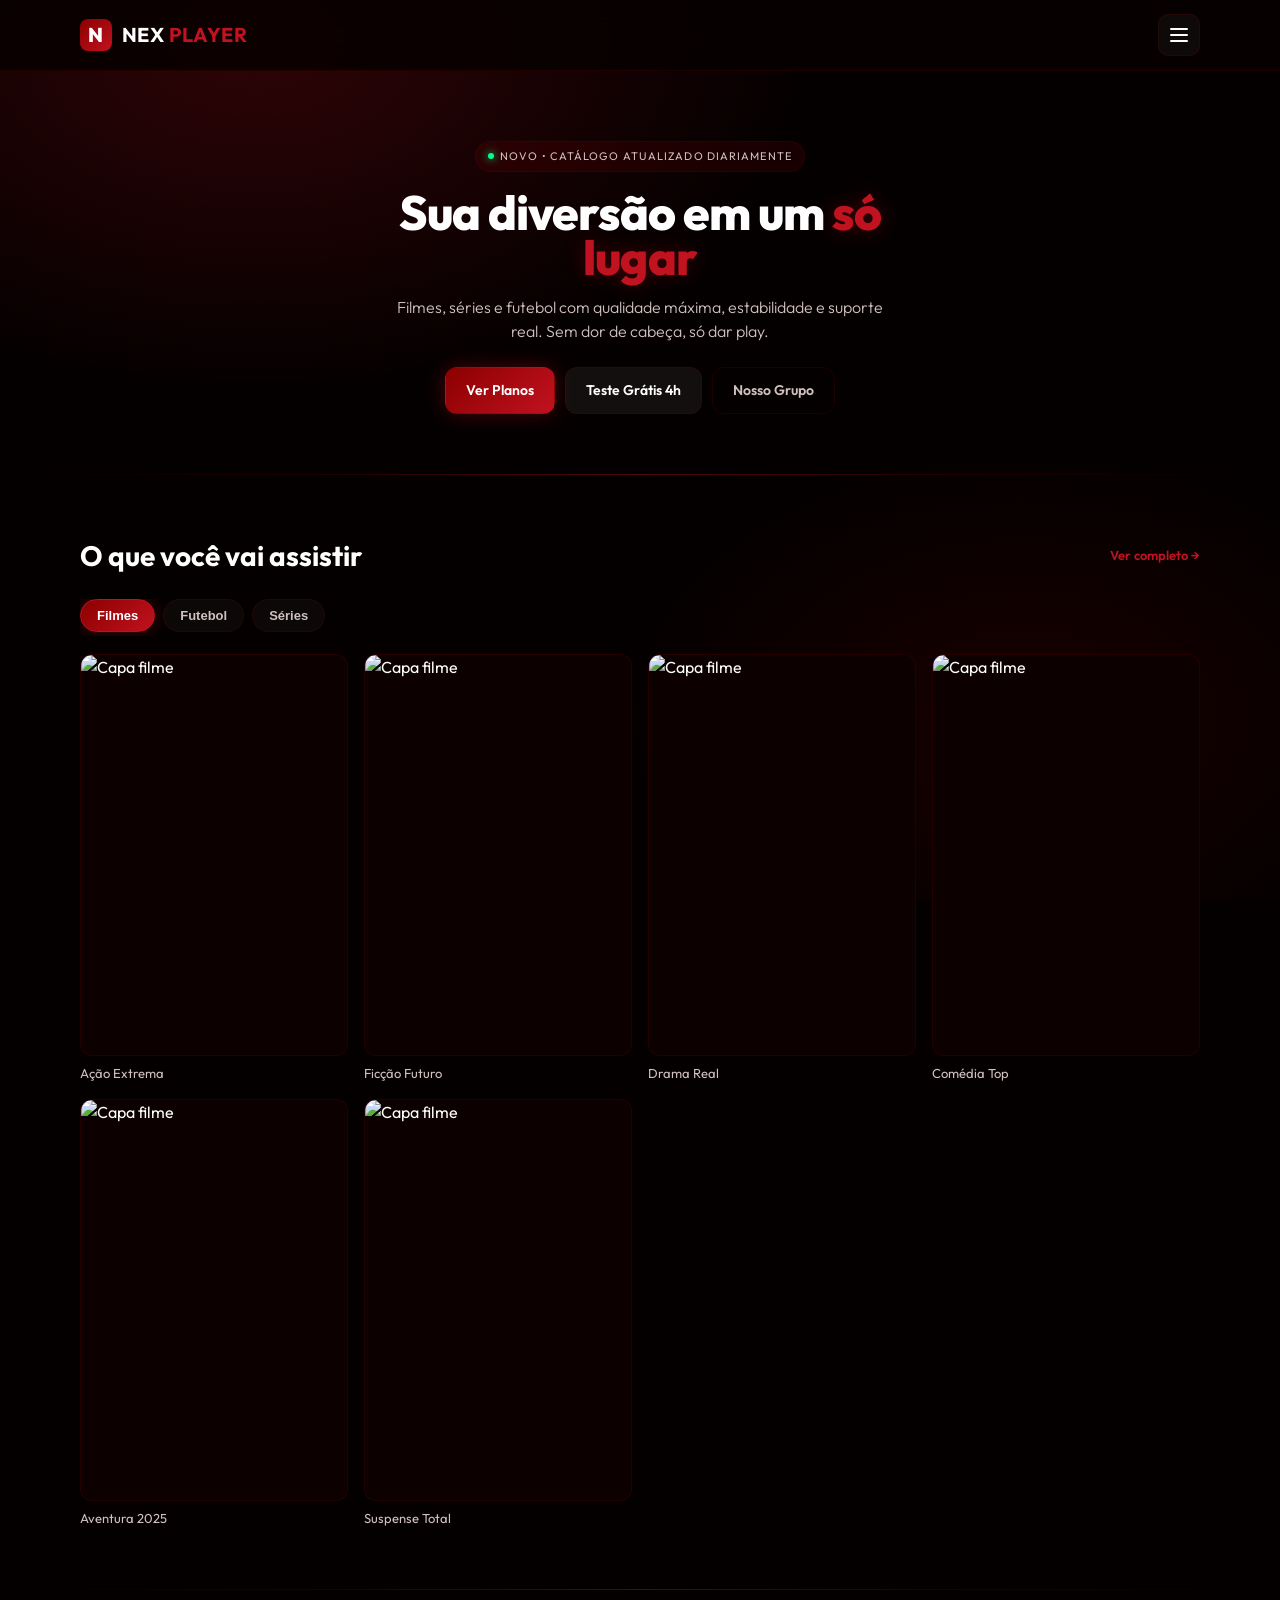
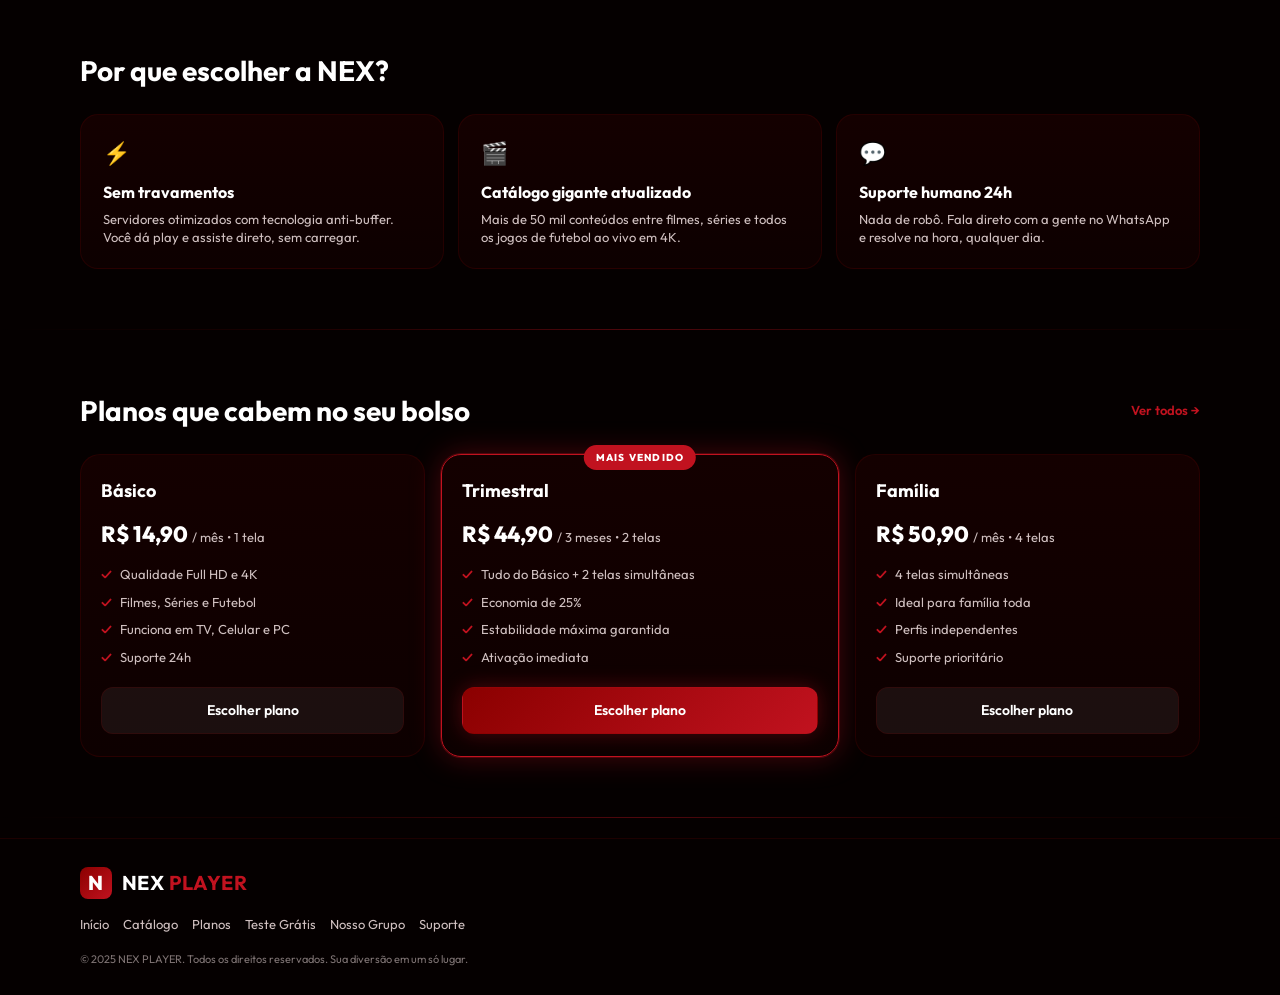
==== commit a276e952: "Update index.html" ====
--- a/index.html
+++ b/index.html
@@ -84,7 +84,7 @@
         <!-- 6 capas picsum com overlay -->
         <div>
           <div class="card-media">
-            <img src="https://picsum.photos/seed/nex1/300/450" alt="Capa filme" loading="lazy" />
+            <img src="imagens/acao.jpg" alt="Capa filme" loading="lazy" />
             <div class="card-overlay"><a href="https://chat.whatsapp.com/EGGDGtcvvYp40EY1rYvP28" target="_blank" class="overlay-btn">Quero assistir</a></div>
           </div><div class="card-title">Ação Extrema</div>
         </div>
--- a/css/global.css
+++ b/css/global.css
@@ -0,0 +1,95 @@
+/* NEX PLAYER V5.1 FIX - CSS CORRIGIDO PRA MATCH COM HTML */
+@import url('https://fonts.googleapis.com/css2?family=Outfit:wght@400;600;700;800&display=swap');
+:root{--bg:#050000;--card:#0D0000;--card2:#140000;--red:#8B0000;--red2:#C1121F;--glow:rgba(193,18,31,.35);--text:#FFFFFF;--text2:#D0C0C0;--border:rgba(139,0,0,.18);--border2:rgba(193,18,31,.35)}
+*{margin:0;padding:0;box-sizing:border-box}html{scroll-behavior:smooth}body{font-family:'Outfit',sans-serif;background:var(--bg);color:var(--text);line-height:1.5;overflow-x:hidden;min-height:100vh}
+body::before{content:"";position:fixed;inset:0;z-index:-1;pointer-events:none;background:radial-gradient(800px 500px at 20% 5%,rgba(193,18,31,.22),transparent 70%),radial-gradient(600px 400px at 80% 80%,rgba(139,0,0,.15),transparent 70%)}
+a{color:inherit;text-decoration:none}img{display:block;width:100%}
+.container{width:min(1120px,92%);margin:0 auto}
+
+/* HEADER */
+.header{position:sticky;top:0;z-index:50;background:rgba(8,0,0,.85);backdrop-filter:blur(12px);border-bottom:1px solid var(--border)}
+.header-inner{display:flex;align-items:center;justify-content:space-between;padding:14px 0}
+.logo{display:flex;align-items:center;gap:10px;font-weight:800;font-size:20px;letter-spacing:.02em}
+.logo-mark{width:32px;height:32px;display:grid;place-items:center;background:linear-gradient(135deg,var(--red),var(--red2));border-radius:8px;font-weight:800;color:#fff}
+.logo span{color:var(--red2)}
+.hamburger{width:42px;height:42px;border-radius:10px;border:1px solid var(--border);background:rgba(255,255,255,.04);display:grid;place-items:center;cursor:pointer}
+.hamburger span,.hamburger span::before,.hamburger span::after{content:"";display:block;width:18px;height:2px;background:#fff;border-radius:2px;position:relative;transition:.2s}
+.hamburger span::before{position:absolute;top:-6px}.hamburger span::after{position:absolute;top:6px}
+
+/* SIDE MENU */
+.side-backdrop{position:fixed;inset:0;background:rgba(0,0,0,.6);z-index:99;opacity:0;pointer-events:none;transition:.3s}
+.side-backdrop.active{opacity:1;pointer-events:auto}
+.side-menu{position:fixed;top:0;right:0;width:320px;max-width:86vw;height:100dvh;background:#0A0000;border-left:1px solid var(--border2);z-index:100;transform:translateX(100%);transition:transform .3s ease;display:flex;flex-direction:column;padding:20px}
+.side-menu.active{transform:translateX(0)}
+.side-head{display:flex;justify-content:space-between;align-items:center;margin-bottom:24px;padding-bottom:16px;border-bottom:1px solid var(--border)}
+.side-links{display:flex;flex-direction:column;gap:6px}
+.side-links a{padding:12px 14px;border-radius:10px;color:var(--text2);border:1px solid transparent;transition:.2s}
+.side-links a.active,.side-links a:hover{background:rgba(139,0,0,.12);border-color:var(--border);color:#fff}
+.side-cta{margin-top:auto;display:grid;gap:10px}
+
+/* BTNS */
+.btn{display:inline-flex;align-items:center;justify-content:center;gap:8px;padding:12px 20px;border-radius:12px;font-weight:600;font-size:14px;border:1px solid transparent;transition:.2s;cursor:pointer;text-align:center}
+.btn-primary{background:linear-gradient(135deg,var(--red),var(--red2));color:#fff;box-shadow:0 0 20px var(--glow)}
+.btn-ghost{background:rgba(255,255,255,.06);border-color:var(--border);color:var(--text)}
+.btn-outline{background:transparent;border-color:var(--border);color:var(--text2)}
+.btn:hover{transform:translateY(-1px)}
+
+/* HERO */
+.hero{padding:70px 0 60px;text-align:center}
+.badge{display:inline-flex;align-items:center;gap:6px;background:rgba(139,0,0,.15);border:1px solid var(--border);padding:6px 12px;border-radius:999px;font-size:11px;letter-spacing:.1em;color:var(--text2);margin-bottom:18px}
+.badge i{width:6px;height:6px;background:#00FF88;border-radius:50%;display:inline-block;box-shadow:0 0 8px #00FF88}
+.hero h1{font-size:clamp(28px,7vw,48px);line-height:.95;font-weight:800;letter-spacing:-.02em;max-width:600px;margin:0 auto 14px}
+.hero h1 span{color:var(--red2);text-shadow:0 0 20px var(--glow)}
+.hero p{color:var(--text2);max-width:520px;margin:0 auto 24px;font-size:16px;font-weight:300}
+.hero-actions{display:flex;gap:10px;justify-content:center;flex-wrap:wrap}
+
+/* DIVISOR */
+.divisor{height:1px;background:linear-gradient(90deg,transparent,var(--border),rgba(193,18,31,.4),var(--border),transparent);margin:0}
+
+/* SECTION */
+.section{padding:60px 0}
+.section-head{display:flex;align-items:center;justify-content:space-between;gap:12px;margin-bottom:22px;flex-wrap:wrap}
+.section-head h2{font-size:clamp(20px,5vw,28px);font-weight:700}
+.link-arrow{font-size:13px;color:var(--red2);font-weight:600}
+
+/* TABS */
+.tabs{display:flex;gap:8px;overflow:auto;padding-bottom:4px}
+.tab{padding:8px 16px;border-radius:999px;border:1px solid var(--border);background:rgba(255,255,255,.03);color:var(--text2);font-size:13px;font-weight:600;white-space:nowrap;cursor:pointer;transition:.2s}
+.tab.active{background:linear-gradient(135deg,var(--red),var(--red2));border-color:var(--red2);color:#fff;box-shadow:0 0 16px var(--glow)}
+
+/* GRID CATALOGO - CORREÇÃO PRINCIPAL */
+.grid{display:grid;grid-template-columns:repeat(2,1fr);gap:12px}
+@media(min-width:768px){.grid{grid-template-columns:repeat(4,1fr);gap:16px}}
+.card-media{position:relative;aspect-ratio:2/3;border-radius:12px;overflow:hidden;background:var(--card);border:1px solid var(--border)}
+.card-media img{width:100%;height:100%;object-fit:cover}
+.card-overlay{position:absolute;inset:0;background:linear-gradient(to top,rgba(0,0,0,.85),transparent 60%);display:flex;align-items:flex-end;justify-content:center;padding:12px;opacity:0;transition:.2s}
+.card-media:hover .card-overlay{opacity:1}
+.overlay-btn{padding:8px 14px;border-radius:999px;background:var(--red2);color:#fff;font-size:12px;font-weight:700}
+.card-title{font-size:13px;color:var(--text2);margin-top:8px;white-space:nowrap;overflow:hidden;text-overflow:ellipsis}
+
+/* WHY */
+.why-grid{display:grid;gap:14px}
+@media(min-width:760px){.why-grid{grid-template-columns:repeat(3,1fr)}}
+.why-card{background:linear-gradient(180deg,var(--card2),var(--card));border:1px solid var(--border);border-radius:18px;padding:22px}
+.why-icon{font-size:22px;margin-bottom:10px}
+.why-card h3{font-size:16px;margin-bottom:6px}
+.why-card p{font-size:13px;color:var(--text2);line-height:1.4}
+
+/* PLANOS */
+.planos-grid{display:grid;gap:16px}
+@media(min-width:800px){.planos-grid{grid-template-columns:1fr 1.15fr 1fr;align-items:start}}
+.plano{background:linear-gradient(180deg,var(--card2),var(--card));border:1px solid var(--border);border-radius:20px;padding:22px 20px;position:relative;display:flex;flex-direction:column}
+.plano.featured{border-color:var(--red2);box-shadow:0 0 0 1px rgba(193,18,31,.3),0 0 30px var(--glow)}
+.plano-badge{position:absolute;top:-10px;left:50%;transform:translateX(-50%);background:var(--red2);color:#fff;font-size:10px;font-weight:800;letter-spacing:.12em;padding:5px 12px;border-radius:999px;white-space:nowrap}
+.plano h3{font-size:18px;margin-bottom:4px}
+.plano-price{font-size:22px;font-weight:800;margin:10px 0 14px}
+.plano-price small{font-size:13px;font-weight:400;color:var(--text2)}
+.plano ul{list-style:none;display:grid;gap:8px;margin-bottom:20px}
+.plano li{font-size:13px;color:var(--text2);display:flex;gap:8px}
+.plano li::before{content:"✓";color:var(--red2);font-weight:700}
+
+/* FOOTER */
+.footer{border-top:1px solid var(--border);padding:28px 0;margin-top:20px}
+.footer-inner{display:flex;flex-direction:column;gap:16px}
+.footer-links{display:flex;flex-wrap:wrap;gap:14px;font-size:13px;color:var(--text2)}
+.footer-copy{font-size:11px;color:var(--text2);opacity:.6}
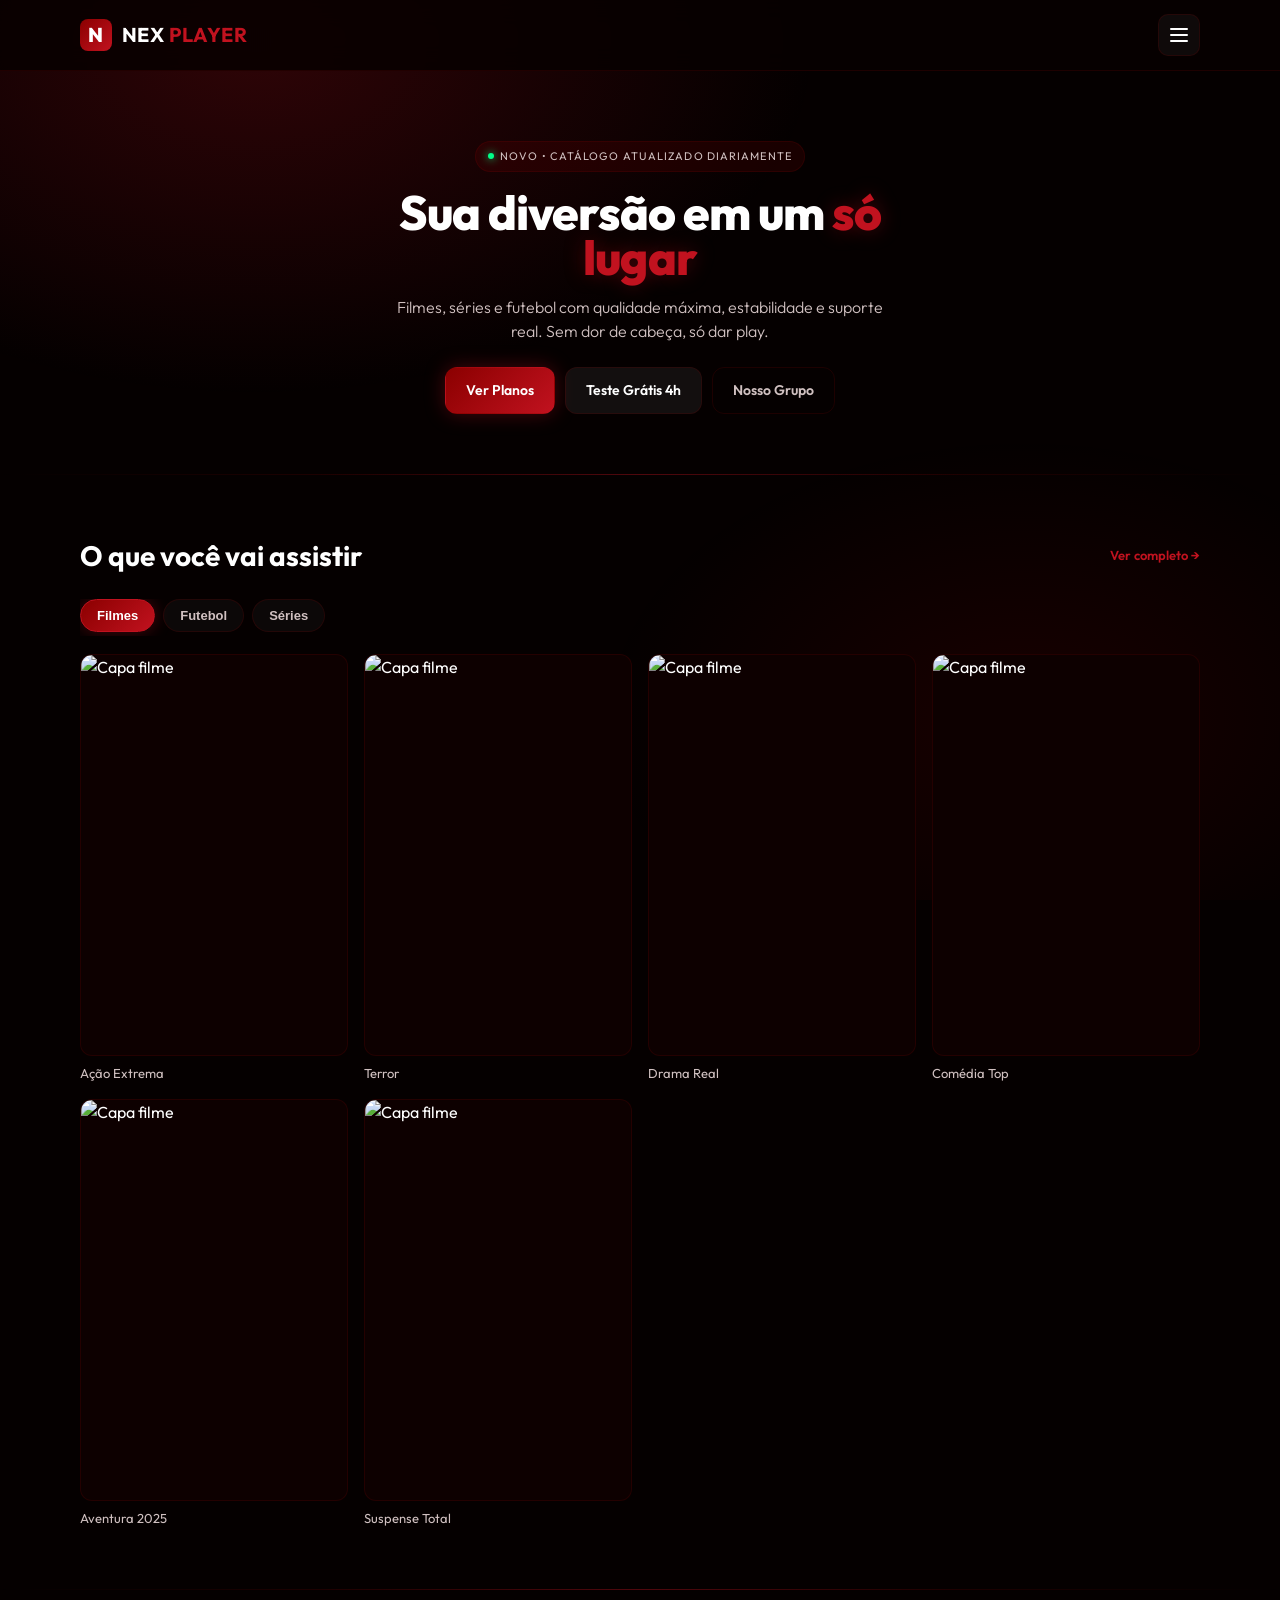
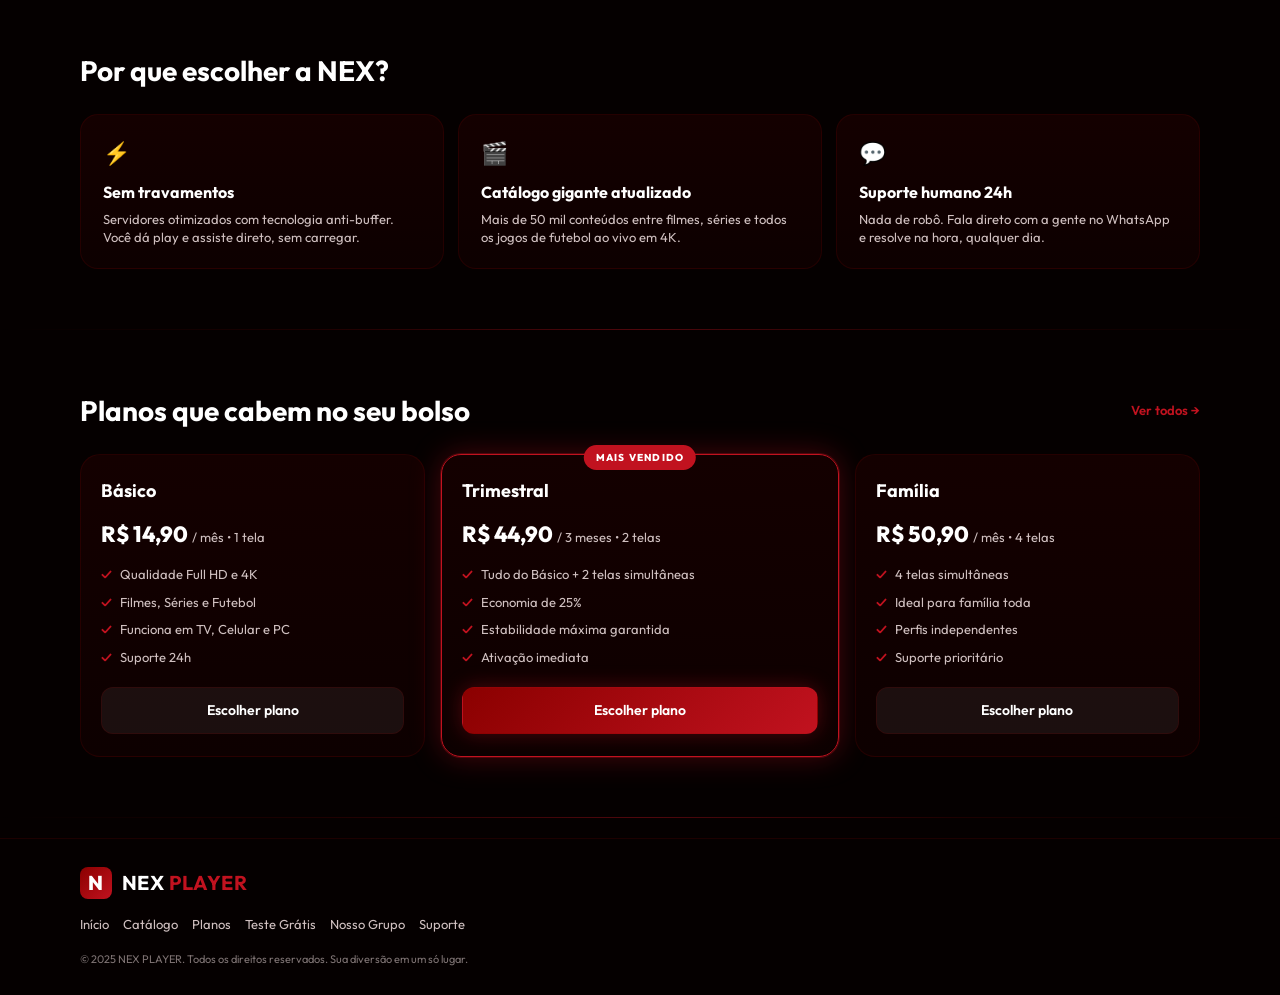
==== commit e05e91d4: "Update index.html" ====
--- a/index.html
+++ b/index.html
@@ -90,9 +90,9 @@
         </div>
         <div>
           <div class="card-media">
-            <img src="https://picsum.photos/seed/nex2/300/450" alt="Capa filme" loading="lazy" />
-            <div class="card-overlay"><a href="https://chat.whatsapp.com/EGGDGtcvvYp40EY1rYvP28" target="_blank" class="overlay-btn">Quero assistir</a></div>
-          </div><div class="card-title">Ficção Futuro</div>
+            <img src="imagens/terror.jpg" alt="Capa filme" loading="lazy" />
+            <div class="card-overlay"><a href="https://chat.whatsapp.com/EGGDGtcvvYp40EY1rYvP28" target="_blank" class="overlay-btn">Quero assistir</a></div>
+          </div><div class="card-title">Terror</div>
         </div>
         <div>
           <div class="card-media">
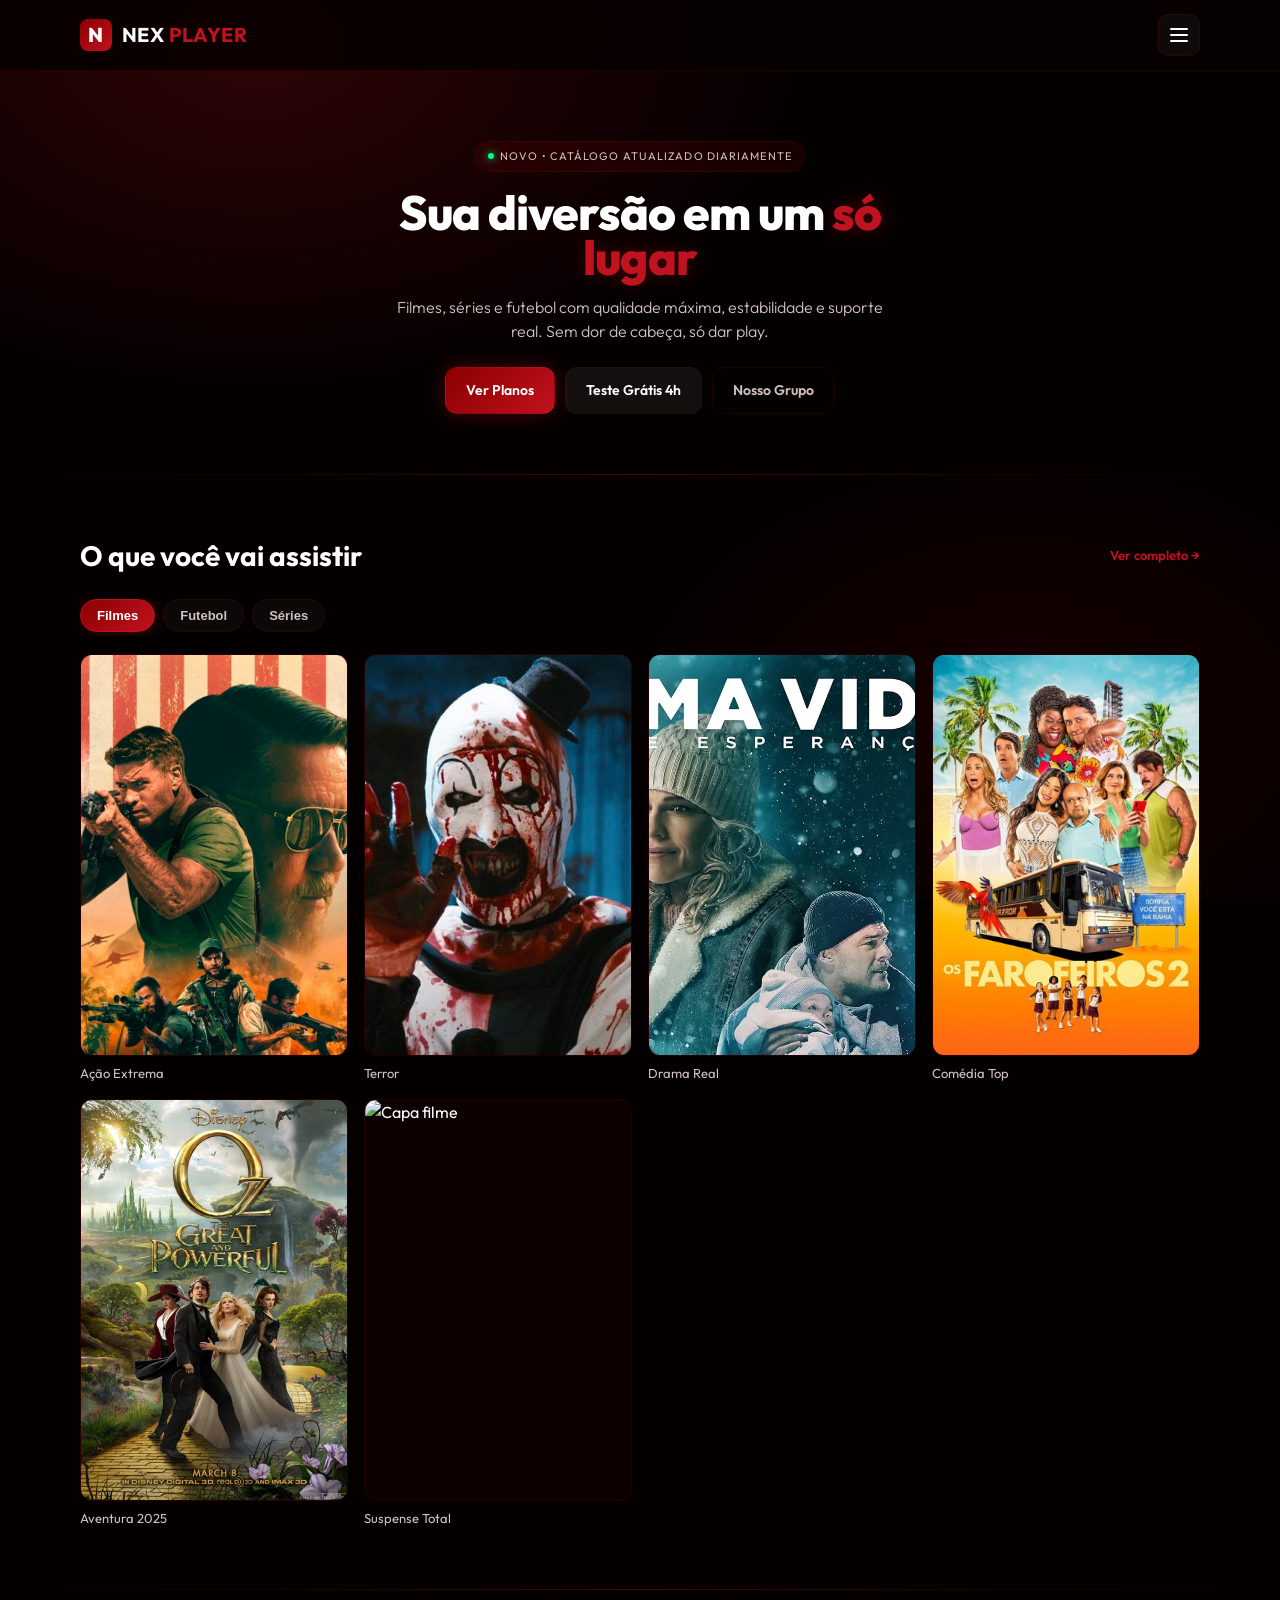
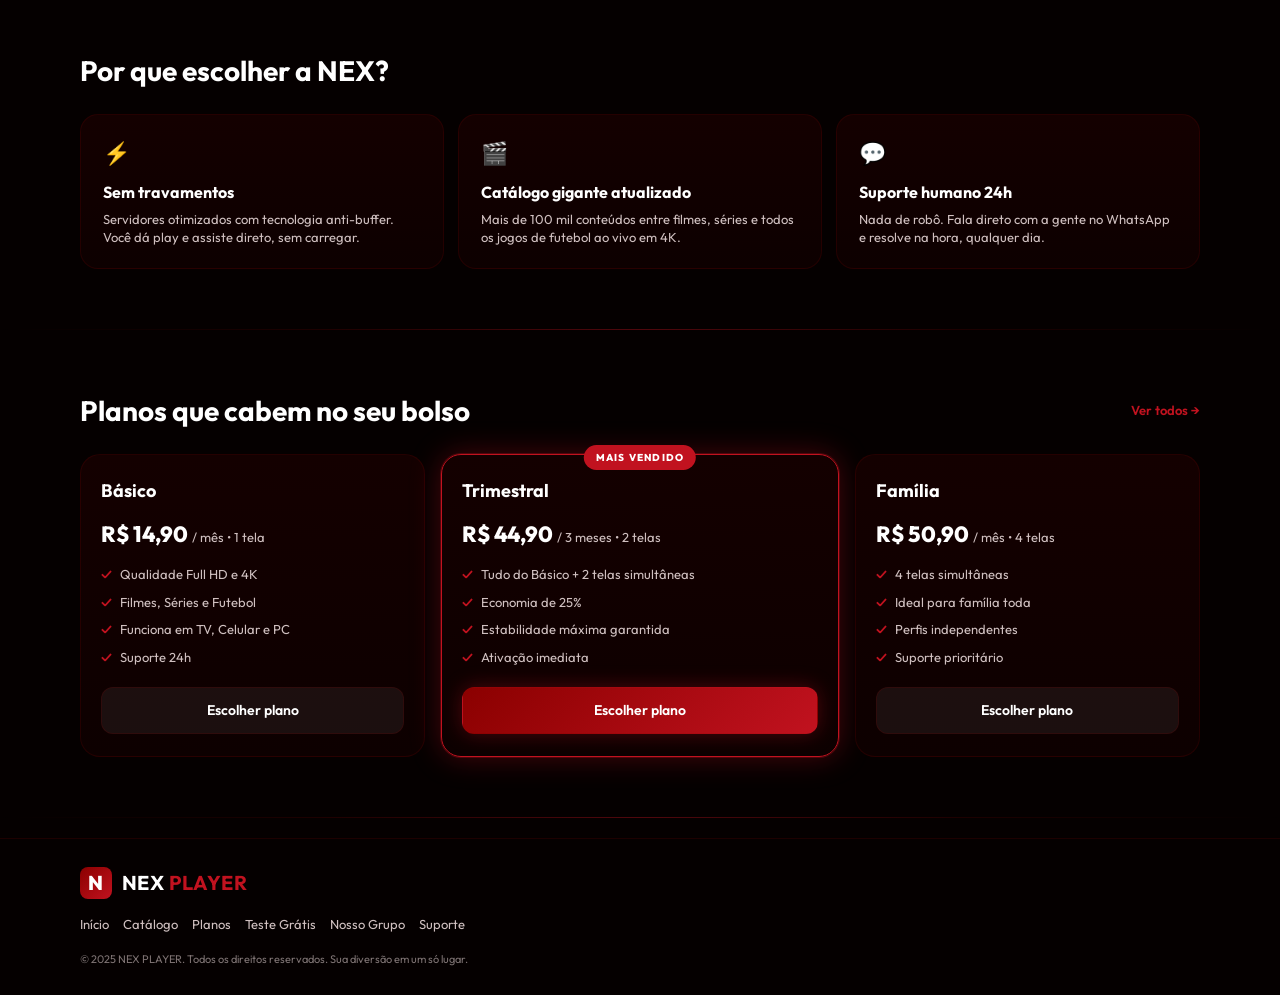
==== commit 75d28233: "Update index.html" ====
--- a/index.html
+++ b/index.html
@@ -96,25 +96,25 @@
         </div>
         <div>
           <div class="card-media">
-            <img src="https://picsum.photos/seed/nex3/300/450" alt="Capa filme" loading="lazy" />
+            <img src="imagens/drama.jpg" alt="Capa filme" loading="lazy" />
             <div class="card-overlay"><a href="https://chat.whatsapp.com/EGGDGtcvvYp40EY1rYvP28" target="_blank" class="overlay-btn">Quero assistir</a></div>
           </div><div class="card-title">Drama Real</div>
         </div>
         <div>
           <div class="card-media">
-            <img src="https://picsum.photos/seed/nex4/300/450" alt="Capa filme" loading="lazy" />
+            <img src="imagens/comedia.jpg" alt="Capa filme" loading="lazy" />
             <div class="card-overlay"><a href="https://chat.whatsapp.com/EGGDGtcvvYp40EY1rYvP28" target="_blank" class="overlay-btn">Quero assistir</a></div>
           </div><div class="card-title">Comédia Top</div>
         </div>
         <div>
           <div class="card-media">
-            <img src="https://picsum.photos/seed/nex5/300/450" alt="Capa filme" loading="lazy" />
+            <img src="imagens/aventura.jpg" alt="Capa filme" loading="lazy" />
             <div class="card-overlay"><a href="https://chat.whatsapp.com/EGGDGtcvvYp40EY1rYvP28" target="_blank" class="overlay-btn">Quero assistir</a></div>
           </div><div class="card-title">Aventura 2025</div>
         </div>
         <div>
           <div class="card-media">
-            <img src="https://picsum.photos/seed/nex6/300/450" alt="Capa filme" loading="lazy" />
+            <img src="imagens/suspense.jpg" alt="Capa filme" loading="lazy" />
             <div class="card-overlay"><a href="https://chat.whatsapp.com/EGGDGtcvvYp40EY1rYvP28" target="_blank" class="overlay-btn">Quero assistir</a></div>
           </div><div class="card-title">Suspense Total</div>
         </div>
@@ -158,7 +158,7 @@
         <div class="why-card">
           <div class="why-icon">🎬</div>
           <h3>Catálogo gigante atualizado</h3>
-          <p>Mais de 50 mil conteúdos entre filmes, séries e todos os jogos de futebol ao vivo em 4K.</p>
+          <p>Mais de 100 mil conteúdos entre filmes, séries e todos os jogos de futebol ao vivo em 4K.</p>
         </div>
         <div class="why-card">
           <div class="why-icon">💬</div>
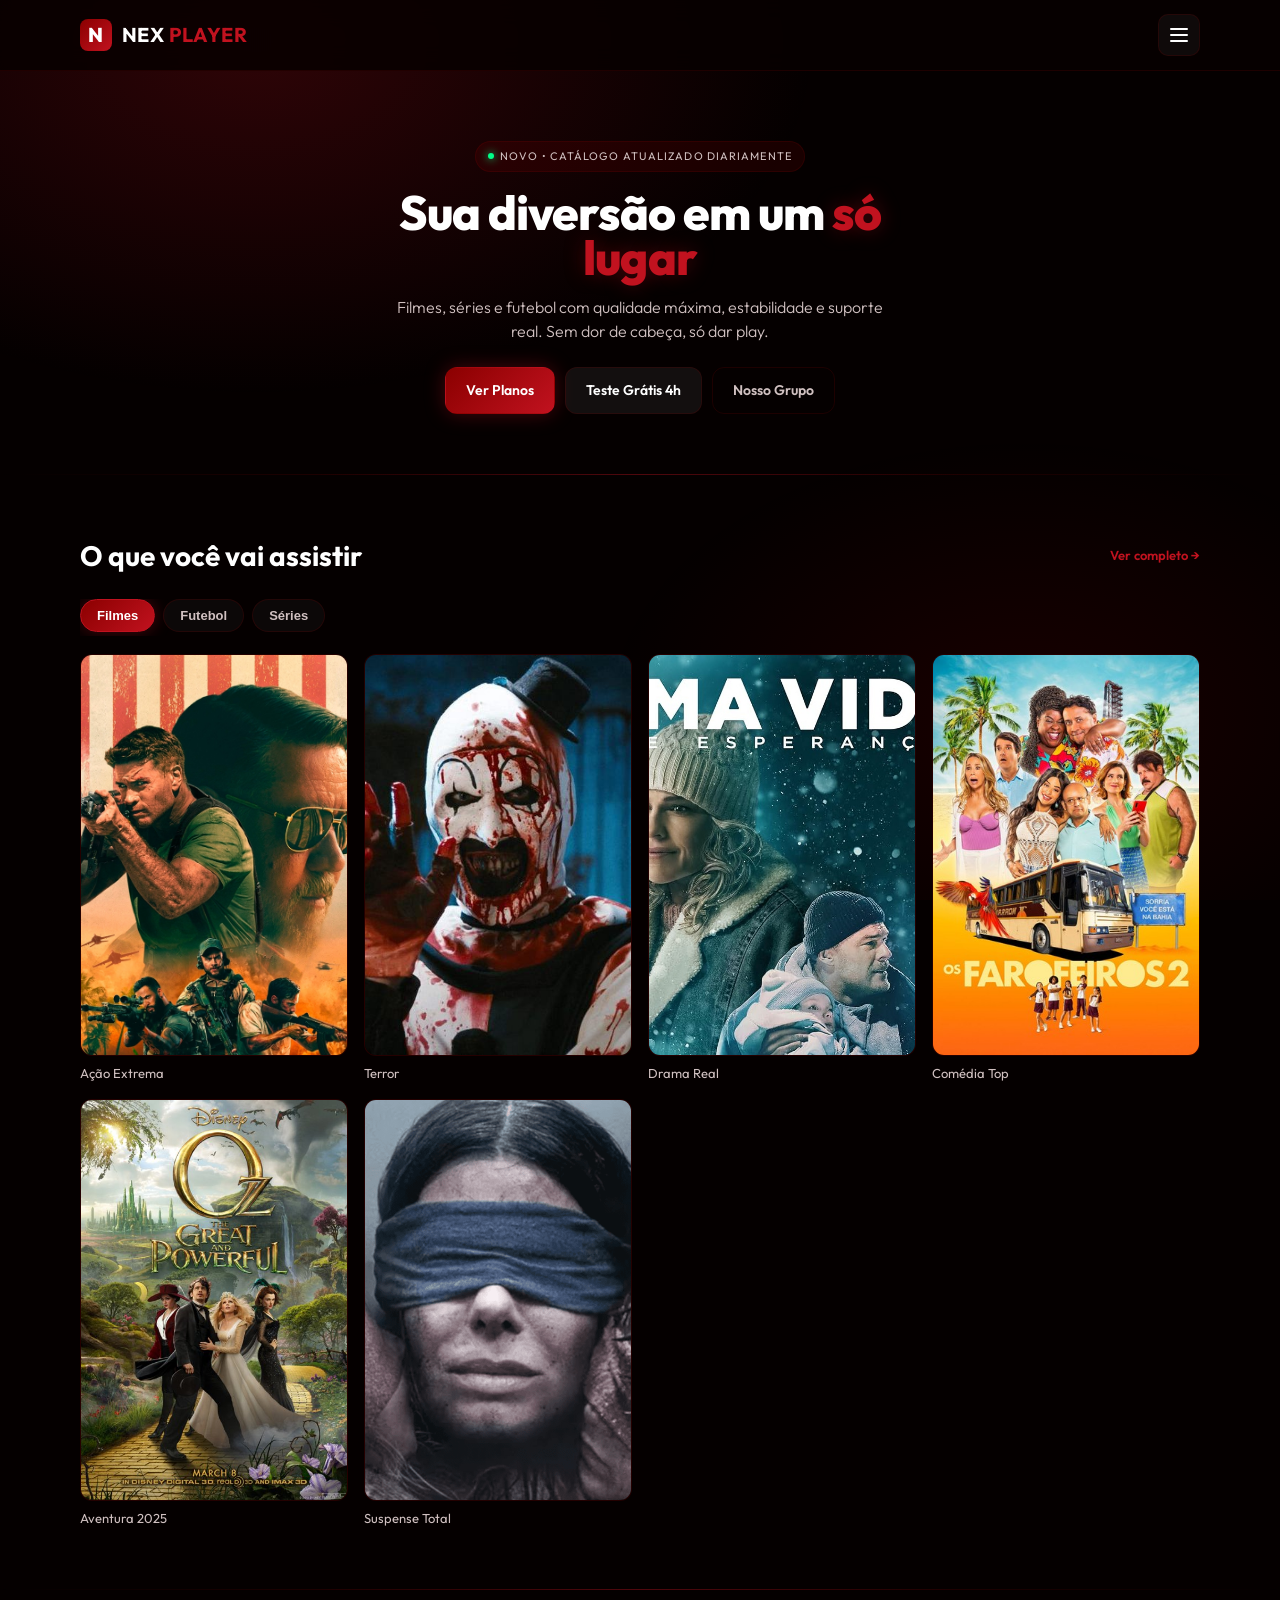
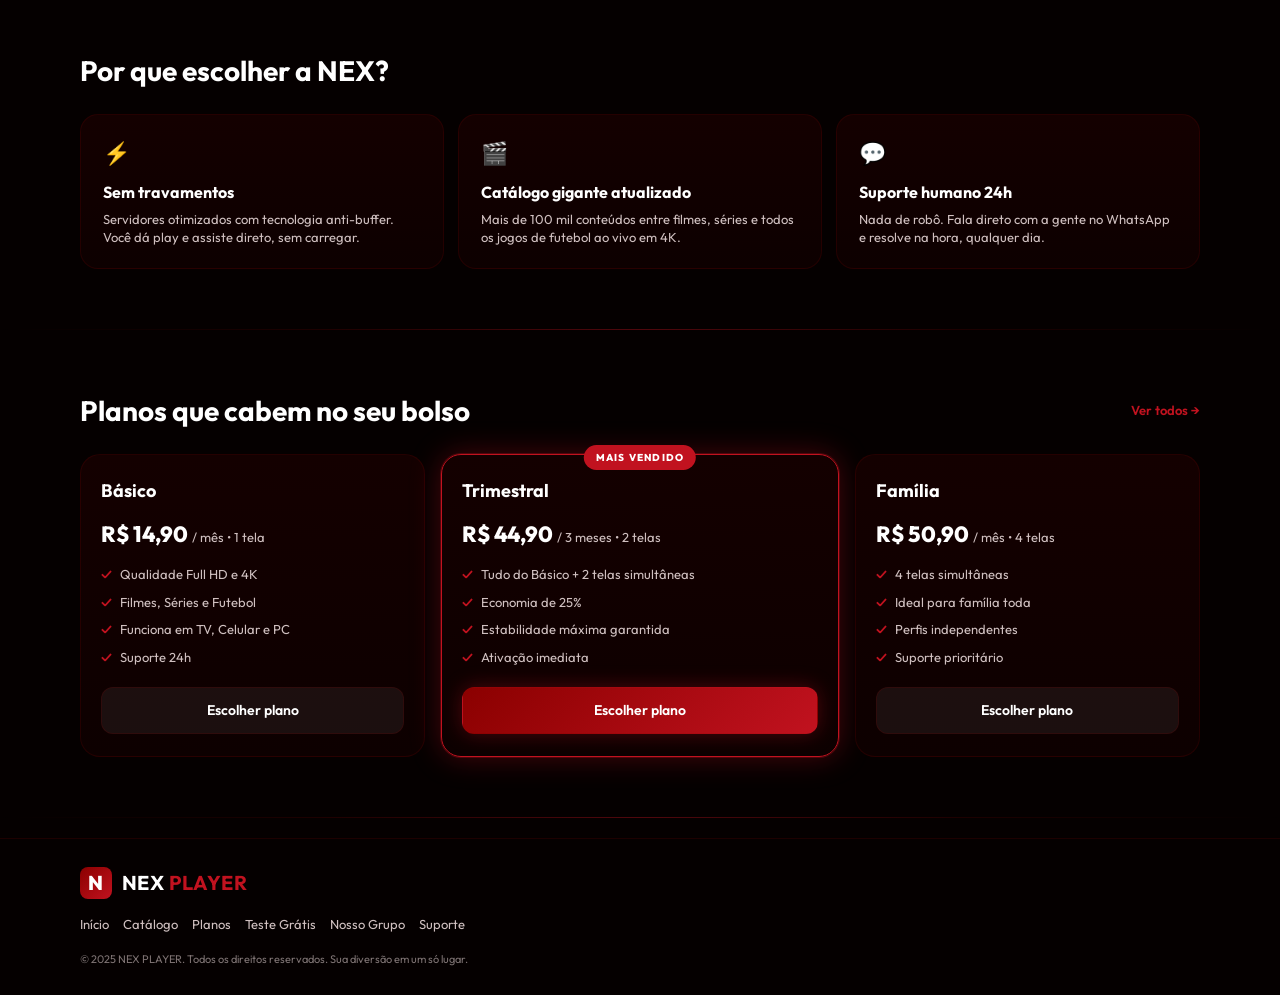
==== commit 1580510d: "Update index.html" ====
--- a/index.html
+++ b/index.html
@@ -122,12 +122,12 @@
 
       <!-- Grid Futebol -->
       <div class="grid" data-tab-grid="futebol" style="display:none">
-        <div><div class="card-media"><img src="https://picsum.photos/seed/fut1/300/450" alt="Futebol" loading="lazy"/><div class="card-overlay"><a href="https://chat.whatsapp.com/EGGDGtcvvYp40EY1rYvP28" target="_blank" class="overlay-btn">Quero assistir</a></div></div><div class="card-title">Champions Ao Vivo</div></div>
-        <div><div class="card-media"><img src="https://picsum.photos/seed/fut2/300/450" alt="Futebol" loading="lazy"/><div class="card-overlay"><a href="https://chat.whatsapp.com/EGGDGtcvvYp40EY1rYvP28" target="_blank" class="overlay-btn">Quero assistir</a></div></div><div class="card-title">Brasileirão 2025</div></div>
-        <div><div class="card-media"><img src="https://picsum.photos/seed/fut3/300/450" alt="Futebol" loading="lazy"/><div class="card-overlay"><a href="https://chat.whatsapp.com/EGGDGtcvvYp40EY1rYvP28" target="_blank" class="overlay-btn">Quero assistir</a></div></div><div class="card-title">Premier League</div></div>
-        <div><div class="card-media"><img src="https://picsum.photos/seed/fut4/300/450" alt="Futebol" loading="lazy"/><div class="card-overlay"><a href="https://chat.whatsapp.com/EGGDGtcvvYp40EY1rYvP28" target="_blank" class="overlay-btn">Quero assistir</a></div></div><div class="card-title">La Liga</div></div>
-        <div><div class="card-media"><img src="https://picsum.photos/seed/fut5/300/450" alt="Futebol" loading="lazy"/><div class="card-overlay"><a href="https://chat.whatsapp.com/EGGDGtcvvYp40EY1rYvP28" target="_blank" class="overlay-btn">Quero assistir</a></div></div><div class="card-title">Libertadores</div></div>
-        <div><div class="card-media"><img src="https://picsum.photos/seed/fut6/300/450" alt="Futebol" loading="lazy"/><div class="card-overlay"><a href="https://chat.whatsapp.com/EGGDGtcvvYp40EY1rYvP28" target="_blank" class="overlay-btn">Quero assistir</a></div></div><div class="card-title">Brasileirão Feminino</div></div>
+        <div><div class="card-media"><img src="imagens/champions.jpg" alt="Futebol" loading="lazy"/><div class="card-overlay"><a href="https://chat.whatsapp.com/EGGDGtcvvYp40EY1rYvP28" target="_blank" class="overlay-btn">Quero assistir</a></div></div><div class="card-title">Champions Ao Vivo</div></div>
+        <div><div class="card-media"><img src="imagens/brmasculino.jpg" alt="Futebol" loading="lazy"/><div class="card-overlay"><a href="https://chat.whatsapp.com/EGGDGtcvvYp40EY1rYvP28" target="_blank" class="overlay-btn">Quero assistir</a></div></div><div class="card-title">Brasileirão 2026</div></div>
+        <div><div class="card-media"><img src="imagens/league.jpg" alt="Futebol" loading="lazy"/><div class="card-overlay"><a href="https://chat.whatsapp.com/EGGDGtcvvYp40EY1rYvP28" target="_blank" class="overlay-btn">Quero assistir</a></div></div><div class="card-title">Premier League</div></div>
+        <div><div class="card-media"><img src="imagens/laliga.jpg" alt="Futebol" loading="lazy"/><div class="card-overlay"><a href="https://chat.whatsapp.com/EGGDGtcvvYp40EY1rYvP28" target="_blank" class="overlay-btn">Quero assistir</a></div></div><div class="card-title">La Liga</div></div>
+        <div><div class="card-media"><img src="imagens/libertadores.jpg" alt="Futebol" loading="lazy"/><div class="card-overlay"><a href="https://chat.whatsapp.com/EGGDGtcvvYp40EY1rYvP28" target="_blank" class="overlay-btn">Quero assistir</a></div></div><div class="card-title">Libertadores</div></div>
+        <div><div class="card-media"><img src="imagens/brfeminino.jpg" alt="Futebol" loading="lazy"/><div class="card-overlay"><a href="https://chat.whatsapp.com/EGGDGtcvvYp40EY1rYvP28" target="_blank" class="overlay-btn">Quero assistir</a></div></div><div class="card-title">Brasileirão Feminino</div></div>
       </div>
 
       <!-- Grid Séries -->
